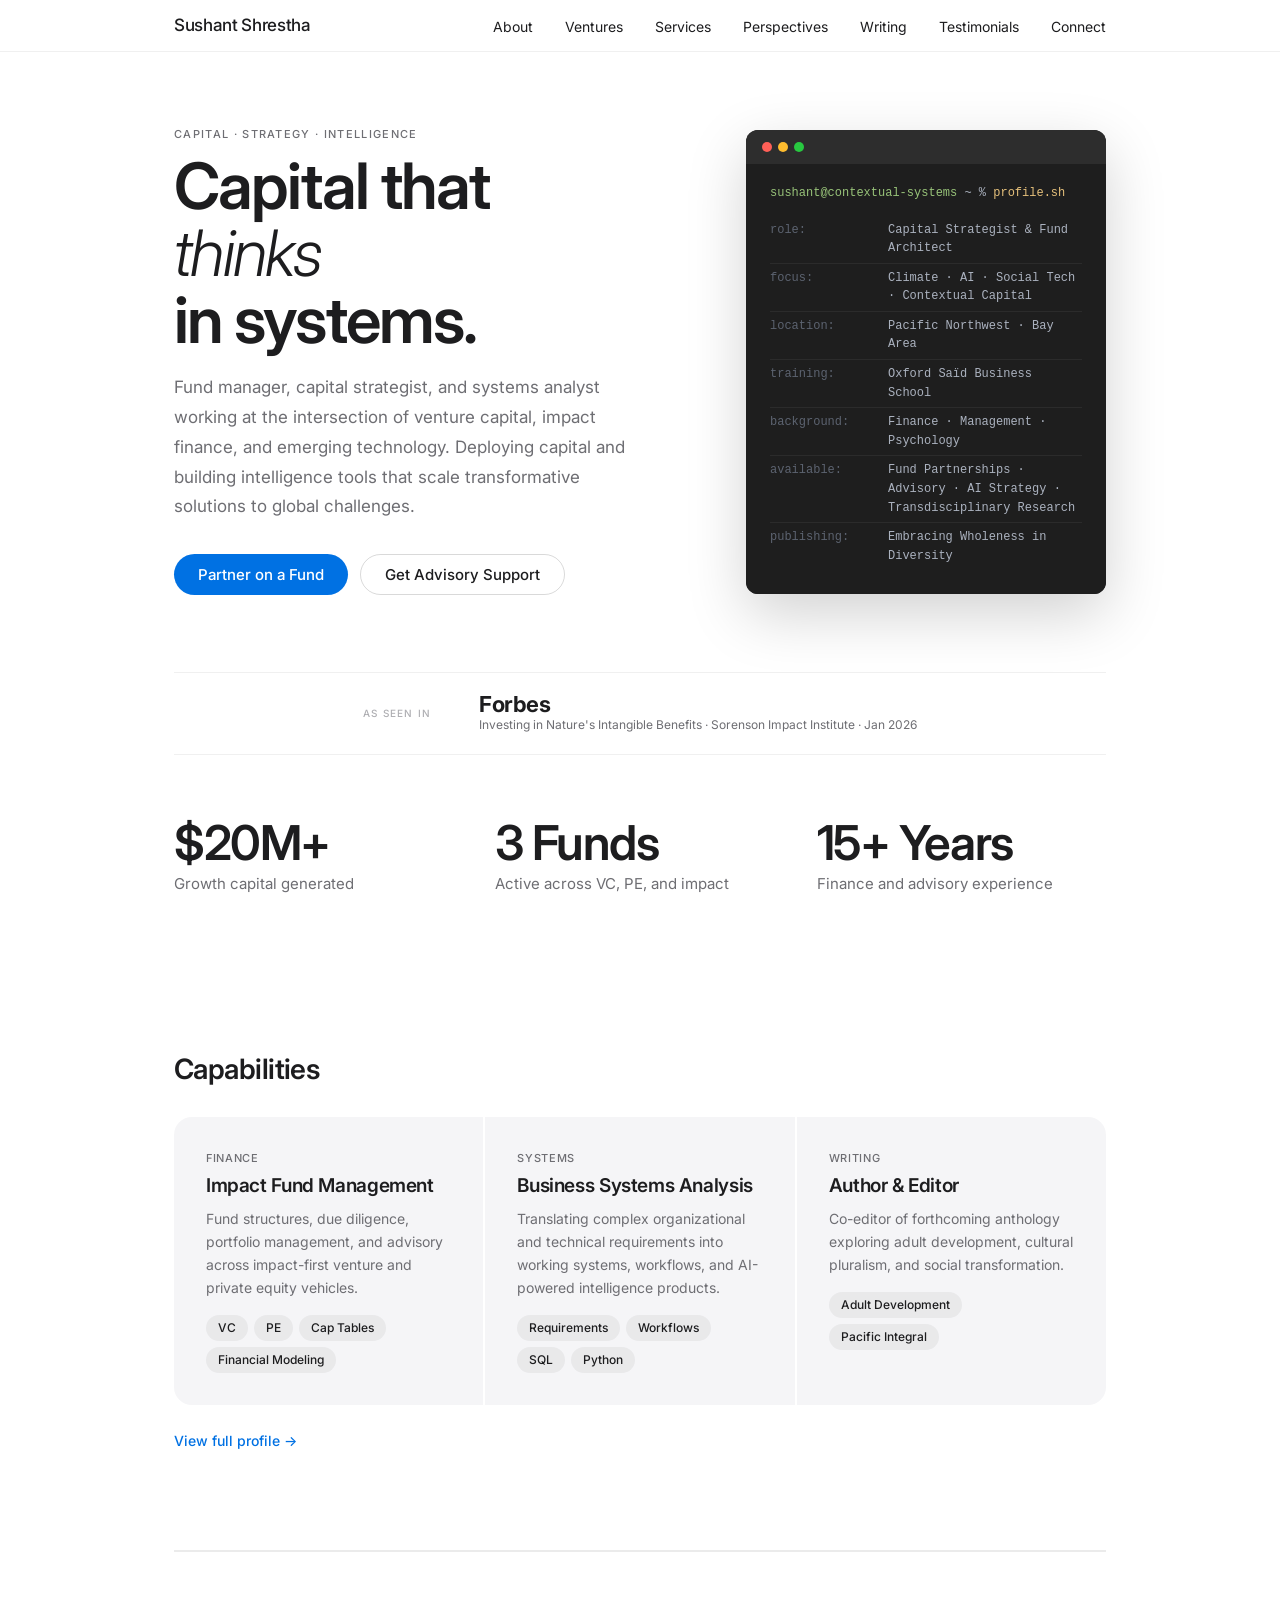
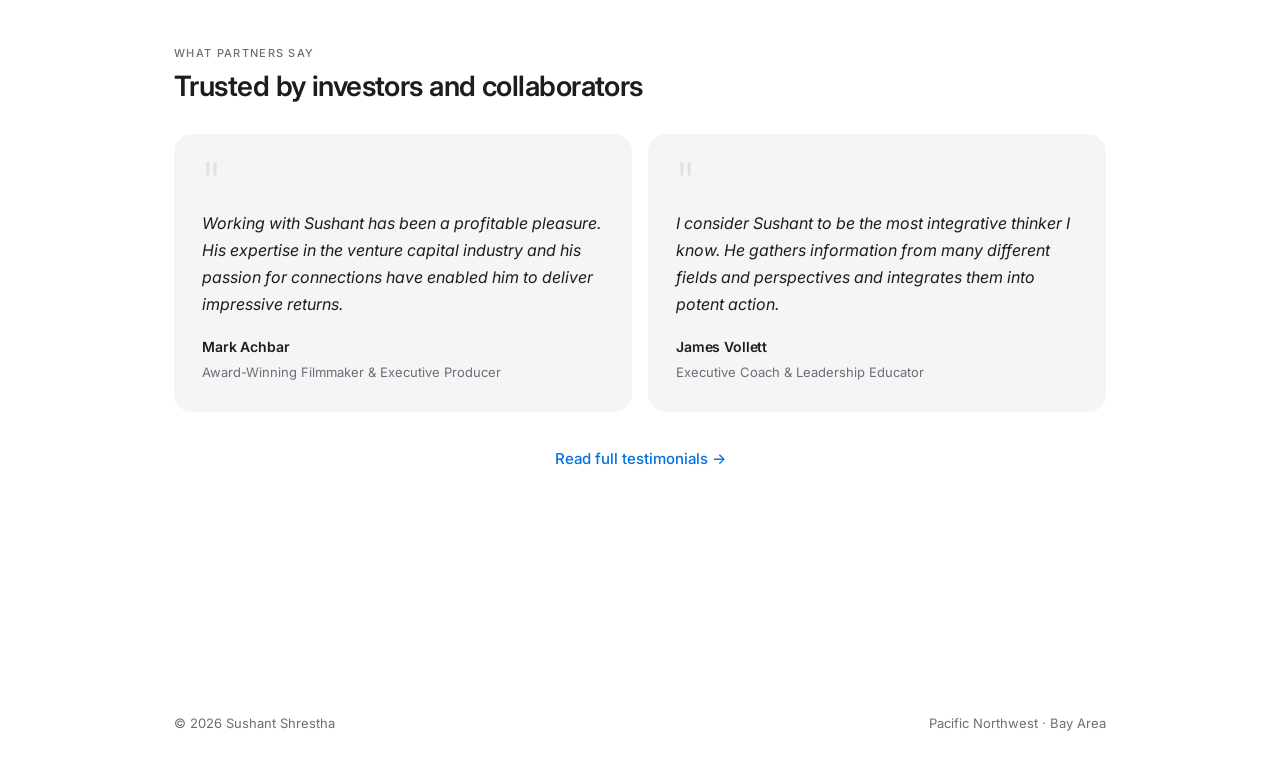
==== index.html @ db8f0209 "Initial site build - all pages complete" ====
<!DOCTYPE html>
<html lang="en">
<head>
  <meta charset="UTF-8">
  <meta name="viewport" content="width=device-width, initial-scale=1.0">
  <meta name="description" content="Sushant Shrestha — venture capital investor and fund manager scaling transformative technologies toward the UN Sustainable Development Goals.">
  <title>Sushant Shrestha | Venture Capital</title>
  <link rel="preconnect" href="https://fonts.googleapis.com">
  <link rel="preconnect" href="https://fonts.gstatic.com" crossorigin>
  <link href="https://fonts.googleapis.com/css2?family=Inter:wght@300;400;500;600&display=swap" rel="stylesheet">
  <link rel="stylesheet" href="assets/css/main.css">
</head>
<body>

  <!-- ── HEADER ── -->
  <header class="site-header">
    <nav class="site-nav" aria-label="Primary">
      <a href="index.html" class="nav-logo" aria-label="Sushant Shrestha — home">
        <span class="nav-logo-name">Sushant Shrestha</span>
        <span class="nav-logo-tag">VENTURE CAPITAL · SYSTEMS ANALYST · AUTHOR</span>
      </a>
      <button class="nav-toggle" aria-expanded="false" aria-label="Open menu" aria-controls="nav-links">
        <span></span><span></span><span></span>
      </button>
      <ul class="nav-links" id="nav-links">
        <li><a href="pages/about.html">About</a></li>
        <li><a href="pages/ventures.html">Ventures</a></li>
        <li><a href="pages/services.html">Services</a></li>
        <li><a href="pages/teaching.html">Perspectives</a></li>
        <li><a href="pages/writing.html">Writing</a></li>
        <li><a href="pages/testimonials.html">Testimonials</a></li>
        <li><a href="pages/connect.html">Connect</a></li>
      </ul>
    </nav>
  </header>

  <main>

    <!-- ── HERO ── -->
    <section aria-label="Introduction">
      <div class="hero-wrap">
        <!-- Left column -->
        <div class="hero-left">
          <span class="kicker">CAPITAL · STRATEGY · INTELLIGENCE</span>
          <h1 class="hero-headline">Capital that<br><em>thinks</em><br>in systems.</h1>
          <p class="hero-subtitle">Fund manager, capital strategist, and systems analyst working at the intersection of venture capital, impact finance, and emerging technology. Deploying capital and building intelligence tools that scale transformative solutions to global challenges.</p>
          <div class="hero-ctas">
            <a href="pages/services.html#investors" class="btn btn-primary">Partner on a Fund</a>
            <a href="pages/services.html#founders"  class="btn btn-secondary">Get Advisory Support</a>
          </div>
        </div>

        <!-- Right column — terminal card -->
        <aside class="stack-panel" id="terminal-card" aria-label="Profile snapshot">
          <div class="stack-panel-header">
            <div class="stack-dots" aria-hidden="true">
              <span class="dot dot-red"></span>
              <span class="dot dot-yellow"></span>
              <span class="dot dot-green"></span>
            </div>
            <span class="stack-panel-label"></span>
          </div>
          <div class="stack-panel-body">
            <div class="term-prompt-line" aria-hidden="true">
              <span class="term-prompt">sushant@contextual-systems</span><span class="term-sep"> ~ % </span><span class="term-cmd" id="term-cmd"></span><span class="term-cursor" id="term-cursor">|</span>
            </div>
            <div id="term-rows">
              <div class="stack-row">
                <span class="stack-key">role:</span>
                <span class="stack-val">Capital Strategist &amp; Fund Architect</span>
              </div>
              <div class="stack-row">
                <span class="stack-key">focus:</span>
                <span class="stack-val">Climate · AI · Social Tech · Contextual Capital</span>
              </div>
              <div class="stack-row">
                <span class="stack-key">location:</span>
                <span class="stack-val">Pacific Northwest · Bay Area</span>
              </div>
              <div class="stack-row">
                <span class="stack-key">training:</span>
                <span class="stack-val">Oxford Saïd Business School</span>
              </div>
              <div class="stack-row">
                <span class="stack-key">background:</span>
                <span class="stack-val">Finance · Management · Psychology</span>
              </div>
              <div class="stack-row">
                <span class="stack-key">available:</span>
                <span class="stack-val">Fund Partnerships · Advisory · AI Strategy · Transdisciplinary Research</span>
              </div>
              <div class="stack-row">
                <span class="stack-key">publishing:</span>
                <span class="stack-val">Embracing Wholeness in Diversity</span>
              </div>
            </div>
          </div>
        </aside>
      </div>
    </section>

    <!-- ── AS SEEN IN ── -->
    <div class="as-seen-in" aria-label="Press mentions">
      <span class="as-seen-in-label">AS SEEN IN</span>
      <a
        href="https://www.forbes.com/sites/sorensonimpact/2026/01/13/investing-in-natures-intangible-benefits-ecosystem-approaches-for-resilience-and-impact/"
        target="_blank"
        rel="noopener noreferrer"
        class="as-seen-in-pub"
      >
        <span class="as-seen-in-name">Forbes</span>
        <span class="as-seen-in-sub">Investing in Nature's Intangible Benefits · Sorenson Impact Institute · Jan 2026</span>
      </a>
    </div>

    <!-- ── METRICS BAR ── -->
    <section class="metrics-bar" aria-label="Key metrics">
      <div class="metrics-inner">
        <div class="metric">
          <p class="metric-value">$20M+</p>
          <p class="metric-label">Growth capital generated</p>
        </div>
        <div class="metric">
          <p class="metric-value">3 Funds</p>
          <p class="metric-label">Active across VC, PE, and impact</p>
        </div>
        <div class="metric">
          <p class="metric-value">15+ Years</p>
          <p class="metric-label">Finance and advisory experience</p>
        </div>
      </div>
    </section>

    <!-- ── CAPABILITIES PREVIEW ── -->
    <div class="section">
      <div class="section-label">
        <span class="section-num">01</span>
        <h2 class="section-title">Capabilities</h2>
      </div>
      <div class="cap-grid">
        <div class="cap-card">
          <p class="cap-card-domain">FINANCE</p>
          <h3 class="cap-card-title">Impact Fund Management</h3>
          <p class="cap-card-body">Fund structures, due diligence, portfolio management, and advisory across impact-first venture and private equity vehicles.</p>
          <div class="tags">
            <span class="tag">VC</span>
            <span class="tag">PE</span>
            <span class="tag">Cap Tables</span>
            <span class="tag">Financial Modeling</span>
          </div>
        </div>
        <div class="cap-card">
          <p class="cap-card-domain">SYSTEMS</p>
          <h3 class="cap-card-title">Business Systems Analysis</h3>
          <p class="cap-card-body">Translating complex organizational and technical requirements into working systems, workflows, and AI-powered intelligence products.</p>
          <div class="tags">
            <span class="tag">Requirements</span>
            <span class="tag">Workflows</span>
            <span class="tag">SQL</span>
            <span class="tag">Python</span>
          </div>
        </div>
        <div class="cap-card">
          <p class="cap-card-domain">WRITING</p>
          <h3 class="cap-card-title">Author &amp; Editor</h3>
          <p class="cap-card-body">Co-editor of forthcoming anthology exploring adult development, cultural pluralism, and social transformation.</p>
          <div class="tags">
            <span class="tag">Adult Development</span>
            <span class="tag">Pacific Integral</span>
          </div>
        </div>
      </div>
      <a href="pages/about.html" class="subtle-link">View full profile →</a>
    </div>

    <hr class="divider">

    <hr class="divider">

    <!-- ── TESTIMONIAL PREVIEW ── -->
    <div class="section">
      <div class="section-label">
        <span class="kicker">WHAT PARTNERS SAY</span>
        <h2 class="section-title">Trusted by investors and collaborators</h2>
      </div>
      <div class="testi-preview-grid">

        <!-- Preview 1 -->
        <div class="testi-preview-card">
          <span class="testi-preview-mark" aria-hidden="true">"</span>
          <p class="testi-pull-quote">Working with Sushant has been a profitable pleasure. His expertise in the venture capital industry and his passion for connections have enabled him to deliver impressive returns.</p>
          <p class="testi-preview-name">Mark Achbar</p>
          <p class="testi-preview-title">Award-Winning Filmmaker &amp; Executive Producer</p>
        </div>

        <!-- Preview 2 -->
        <div class="testi-preview-card">
          <span class="testi-preview-mark" aria-hidden="true">"</span>
          <p class="testi-pull-quote">I consider Sushant to be the most integrative thinker I know. He gathers information from many different fields and perspectives and integrates them into potent action.</p>
          <p class="testi-preview-name">James Vollett</p>
          <p class="testi-preview-title">Executive Coach &amp; Leadership Educator</p>
        </div>

      </div>
      <div class="testi-preview-cta">
        <a href="pages/testimonials.html">Read full testimonials →</a>
      </div>
    </div>

  </main>

  <!-- ── FOOTER ── -->
  <footer class="site-footer">
    <div class="footer-inner">
      <span>© 2026 Sushant Shrestha</span>
      <span>Pacific Northwest · Bay Area</span>
    </div>
  </footer>

  <script src="assets/js/main.js"></script>

  <!-- Terminal card typing animation -->
  <script>
  (function () {
    'use strict';

    var COMMAND    = 'profile.sh';
    var TYPE_SPEED = 80;    // ms per character
    var POST_DELAY = 400;   // pause after typing before rows appear
    var ROW_STAGGER = 60;   // ms between each row fading in

    var card    = document.getElementById('terminal-card');
    var cmdEl   = document.getElementById('term-cmd');
    var cursor  = document.getElementById('term-cursor');
    var rowsWrap = document.getElementById('term-rows');

    if (!card || !cmdEl || !cursor || !rowsWrap) return;

    var rows    = rowsWrap.querySelectorAll('.stack-row');
    var started = false;

    /* ── Typing sequence ── */
    function startTyping() {
      if (started) return;
      started = true;

      var i = 0;

      function typeNext() {
        if (i < COMMAND.length) {
          cmdEl.textContent += COMMAND[i];
          i++;
          setTimeout(typeNext, TYPE_SPEED);
        } else {
          /* Typing done: kill cursor, then reveal rows */
          setTimeout(function () {
            cursor.classList.add('is-done');
            revealRows();
          }, POST_DELAY);
        }
      }

      typeNext();
    }

    /* ── Staggered row reveal ── */
    function revealRows() {
      rows.forEach(function (row, idx) {
        setTimeout(function () {
          row.classList.add('term-revealed');
        }, idx * ROW_STAGGER);
      });
    }

    /* ── IntersectionObserver trigger ── */
    if ('IntersectionObserver' in window) {
      var observer = new IntersectionObserver(function (entries) {
        entries.forEach(function (entry) {
          if (entry.isIntersecting) {
            startTyping();
            observer.disconnect();
          }
        });
      }, { threshold: 0.3 });
      observer.observe(card);
    } else {
      /* Fallback for old browsers */
      startTyping();
    }
  })();
  </script>
</body>
</html>
---- assets/css/main.css ----
/* ============================================================
   MAIN.CSS — Sushant Shrestha
   Inter + SF Mono stack · Apple-style minimalism
   ============================================================ */

/* === DESIGN TOKENS === */
:root {
  --bg:        #ffffff;
  --surface:   #f5f5f7;
  --border-col: rgba(0, 0, 0, 0.08);
  --text-1:    #1d1d1f;
  --text-2:    #6e6e73;
  --text-3:    #aeaeb2;
  --accent:    #0071e3;
  --green:     #34c759;
  --green-text: #1a7a37;
  --green-bg:  #e8f9ee;
  --amber-text: #a05c00;
  --amber-bg:  #fff3e0;
  --blue-text: #185fa5;
  --blue-bg:   #e6f1fb;

  --font-sans: 'Inter', system-ui, -apple-system, BlinkMacSystemFont, 'Segoe UI', sans-serif;
  --font-mono: 'SF Mono', 'Fira Code', 'Fira Mono', 'Roboto Mono', monospace;

  --border:      1px solid rgba(0, 0, 0, 0.08);
  --radius-pill: 980px;
  --radius-card: 18px;

  --max-w:      980px;
  --pad-x:      24px;
  --section-v:  96px;
  --header-h:   52px;
}

/* === RESET === */
*, *::before, *::after { box-sizing: border-box; }

html {
  font-size: 16px !important;
  overflow-y: scroll;
  scroll-behavior: auto;
  -webkit-text-size-adjust: 100%;
}

body {
  margin: 0;
  padding: 0;
  background: var(--bg);
  color: var(--text-1);
  font-family: 'Inter', sans-serif;
  font-size: 16px !important;
  font-weight: 400;
  line-height: 1.75;
  -webkit-font-smoothing: antialiased;
  -moz-osx-font-smoothing: grayscale;
  display: flex;
  flex-direction: column;
  min-height: 100vh;
  overflow-y: scroll;
}

body.nav-open { overflow: hidden; }

a {
  color: var(--accent);
  text-decoration: none;
  transition: opacity 0.15s ease;
}
a:hover { opacity: 0.75; }
a:focus-visible { outline: 2px solid var(--accent); outline-offset: 3px; }

h1, h2, h3, h4, h5, h6 {
  font-family: var(--font-sans);
  font-weight: 600;
  margin: 0;
  color: var(--text-1);
  letter-spacing: -0.02em;
  line-height: 1.1;
}

p { margin: 0; }
ul, ol { margin: 0; padding: 0; list-style: none; }
button { cursor: pointer; background: none; border: none; padding: 0; font: inherit; }
img { max-width: 100%; height: auto; display: block; }
/* === LAYOUT — single source of truth for content width === */
.page-wrapper,
main,
.content,
.site-content,
.container {
  max-width: 980px;
  margin: 0 auto;
  padding: 0 24px 96px;
  box-sizing: border-box;
  width: 100%;
}

/* main overrides: flex growth + fixed-nav offset */
main {
  flex: 1;
  padding-top: 52px !important;
}

/* sections inherit main's horizontal padding — no extra indent */
.section {
  padding: var(--section-v) 0;
  max-width: var(--max-w);
  margin: 0 auto;
}

hr.divider {
  border: none;
  border-top: var(--border);
  margin: 0;
}

/* === TYPOGRAPHY UTILITIES === */
.kicker {
  font-family: 'Inter', sans-serif !important;
  font-size: 11px !important;
  font-weight: 500 !important;
  letter-spacing: 0.12em !important;
  text-transform: uppercase !important;
  color: #6e6e73 !important;
  line-height: 1 !important;
  display: block !important;
  margin-bottom: 12px !important;
}

/* Section numbers removed from visual design */
.section-num { display: none; }

.section-label {
  margin-bottom: 2rem;
}

.section-title {
  font-family: var(--font-sans);
  font-size: 28px;
  font-weight: 600;
  letter-spacing: -0.02em;
  color: var(--text-1);
  margin: 0;
}

/* === HEADER / NAV === */
.site-header {
  position: fixed !important;
  top: 0;
  left: 0;
  right: 0;
  width: 100%;
  z-index: 1000;
  height: var(--header-h);
  background: rgba(255, 255, 255, 0.92);
  backdrop-filter: blur(20px);
  -webkit-backdrop-filter: blur(20px);
  border-bottom: 1px solid rgba(0, 0, 0, 0.06);
}

.site-nav {
  max-width: var(--max-w);
  margin: 0 auto;
  padding: 0 var(--pad-x);
  height: 100%;
  display: flex;
  align-items: center;
  justify-content: space-between;
  gap: 2rem;
}

.nav-logo {
  display: block;
  text-decoration: none;
  flex-shrink: 0;
  color: inherit;
}
.nav-logo:hover { opacity: 1; }

.nav-logo-name {
  font-family: var(--font-sans);
  font-size: 17px;
  font-weight: 500;
  color: var(--text-1);
  line-height: 1;
  letter-spacing: -0.02em;
  transition: color 0.15s;
}
.nav-logo:hover .nav-logo-name { color: var(--accent); }

/* Tagline hidden in this design */
.nav-logo-tag { display: none; }

/* Mobile toggle — hidden on desktop */
.nav-toggle {
  display: none;
  flex-direction: column;
  align-items: center;
  justify-content: center;
  gap: 5px;
  width: 2.25rem;
  height: 2.25rem;
  background: transparent;
  border: none;
  flex-shrink: 0;
}

.nav-toggle span {
  display: block;
  width: 18px;
  height: 1.5px;
  background: var(--text-1);
  border-radius: 2px;
  transition: transform 0.22s ease, opacity 0.22s ease;
}
.nav-toggle[aria-expanded="true"] span:nth-child(1) { transform: translateY(6.5px) rotate(45deg); }
.nav-toggle[aria-expanded="true"] span:nth-child(2) { opacity: 0; }
.nav-toggle[aria-expanded="true"] span:nth-child(3) { transform: translateY(-6.5px) rotate(-45deg); }

.nav-links {
  display: flex;
  align-items: center;
  gap: clamp(1.25rem, 2.5vw, 2rem);
}

.nav-links a {
  font-family: var(--font-sans);
  font-size: 14px;
  font-weight: 400;
  color: var(--text-1);
  text-decoration: none;
  letter-spacing: 0;
  transition: color 0.15s;
}
.nav-links a:hover,
.nav-links a.active { color: var(--accent); opacity: 1; }

/* Nav protection — prevent any page-level font-size from cascading in */
nav, nav * { font-size: inherit; }

nav .logo,
nav .site-name,
nav .nav-logo,
.nav-logo-name {
  font-family: 'Inter', sans-serif !important;
  font-size: 17px !important;
  font-weight: 500 !important;
  color: #1d1d1f !important;
}

nav a,
.nav-links a {
  font-family: 'Inter', sans-serif !important;
  font-size: 14px !important;
  font-weight: 400 !important;
  color: #1d1d1f !important;
  text-decoration: none !important;
}

/* === FOOTER === */
.site-footer {
  padding: 48px 0;
  margin-top: auto;
  border-top: none;
}

.footer-inner {
  max-width: var(--max-w);
  margin: 0 auto;
  padding: 0 var(--pad-x);
  display: flex;
  justify-content: space-between;
  align-items: center;
  flex-wrap: wrap;
  gap: 0.5rem;
  font-family: var(--font-sans);
  font-size: 13px;
  color: var(--text-2);
}

/* === BUTTONS === */
.btn {
  display: inline-flex;
  align-items: center;
  justify-content: center;
  padding: 12px 24px;
  font-family: var(--font-sans);
  font-size: 15px;
  font-weight: 500;
  letter-spacing: 0;
  border-radius: var(--radius-pill);
  line-height: 1;
  transition: opacity 0.15s, background 0.15s;
  text-decoration: none;
  cursor: pointer;
}

.btn-primary {
  background: var(--accent);
  color: #ffffff;
  border: none;
}
.btn-primary:hover { opacity: 0.88; }

.btn-secondary {
  background: transparent;
  color: var(--text-1);
  border: 1px solid rgba(0, 0, 0, 0.15);
}
.btn-secondary:hover { border-color: rgba(0, 0, 0, 0.3); opacity: 1; }

/* === TAGS === */
.tags {
  display: flex;
  flex-wrap: wrap;
  gap: 6px;
  margin-top: 1rem;
}

.tag {
  font-family: var(--font-sans);
  font-size: 12px;
  font-weight: 500;
  color: var(--text-1);
  background: rgba(0, 0, 0, 0.05);
  border: none;
  border-radius: var(--radius-pill);
  padding: 4px 12px;
  line-height: 1.5;
}

/* === BADGES === */
.badge {
  display: inline-flex;
  align-items: center;
  font-family: var(--font-sans);
  font-size: 11px;
  font-weight: 600;
  letter-spacing: 0;
  text-transform: none;
  border-radius: var(--radius-pill);
  padding: 3px 10px;
  white-space: nowrap;
}

/* No dot in Apple-style badges */
.badge::before { display: none; }

.badge-active {
  color: var(--green-text);
  background: var(--green-bg);
  border: none;
}

.badge-building {
  color: var(--amber-text);
  background: var(--amber-bg);
  border: none;
}

.badge-soon {
  color: var(--text-2);
  background: var(--surface);
  border: none;
}

.badge-delivering {
  color: var(--blue-text);
  background: var(--blue-bg);
  border: none;
}

/* === STACK PANEL — clean card (no terminal aesthetic) === */
/* === STACK PANEL — Terminal window === */
.stack-panel {
  background: #1e1e1e;
  border-radius: 12px;
  overflow: hidden;
  box-shadow: 0 20px 60px rgba(0, 0, 0, 0.18);
  font-family: var(--font-mono);
  border: none;
  min-width: 360px;
  max-width: 400px;
}

.stack-panel-header {
  background: #2d2d2d;
  padding: 12px 16px;
  display: flex;
  align-items: center;
  gap: 8px;
  border-bottom: none;
}

.stack-dots {
  display: flex;
  gap: 6px;
  flex-shrink: 0;
}

/* Terminal traffic-light dots */
.stack-panel .dot { width: 10px; height: 10px; border-radius: 50%; }
.stack-panel .dot-red    { background: #ff5f57; }
.stack-panel .dot-yellow { background: #febc2e; }
.stack-panel .dot-green  { background: #28c840; }

.stack-panel-label {
  font-family: var(--font-sans);
  font-size: 12px;
  font-weight: 400;
  color: #808080;
  flex: 1;
  text-align: center;
  letter-spacing: 0;
}

.stack-panel-body {
  padding: 20px 24px 24px;
  background: #1e1e1e;
}

/* Prompt line */
.term-prompt-line {
  font-family: var(--font-mono);
  font-size: 12px;
  line-height: 1.5;
  margin-bottom: 14px;
  display: flex;
  align-items: baseline;
  flex-wrap: nowrap;
}

.term-prompt { color: #98c379; }
.term-sep    { color: #abb2bf; white-space: pre; }
.term-cmd    { color: #e5c07b; }

/* Blinking cursor */
.term-cursor {
  display: inline-block;
  color: #e5c07b;
  animation: term-blink 0.6s step-end infinite;
  line-height: 1;
}
.term-cursor.is-done { display: none; }

@keyframes term-blink {
  0%, 100% { opacity: 1; }
  50%       { opacity: 0; }
}

/* Profile rows */
.stack-row {
  display: grid;
  grid-template-columns: 110px 1fr;
  gap: 0.5rem;
  padding: 5px 0;
  font-size: 12px;
  line-height: 1.55;
  border-bottom: 1px solid rgba(255, 255, 255, 0.06);
  opacity: 0;
  transform: translateY(4px);
  transition: opacity 0.3s ease, transform 0.3s ease;
}
.stack-row:last-child { border-bottom: none; }
.stack-row.term-revealed { opacity: 1; transform: translateY(0); }

.stack-key { color: #5c6370; }
.stack-val { color: #abb2bf; }

/* === METRICS BAR === */
.metrics-bar {
  border-top: none;
  border-bottom: none;
}

.metrics-inner {
  max-width: var(--max-w);
  margin: 0 auto;
  padding: 64px 0;
  display: grid;
  grid-template-columns: repeat(3, 1fr);
  gap: 2rem;
}

/* Remove inter-column borders */
.metric { padding: 0; }
.metric:not(:last-child) { border-right: none; }

.metric-value {
  font-family: var(--font-sans);
  font-size: clamp(28px, 4vw, 48px);
  font-weight: 600;
  letter-spacing: -0.03em;
  color: var(--text-1);
  margin-bottom: 0.375rem;
  line-height: 1;
}

.metric-label {
  font-family: var(--font-sans);
  font-size: 15px;
  font-weight: 400;
  letter-spacing: 0;
  color: var(--text-2);
  line-height: 1.4;
}

/* === CAP GRID — Apple connected-card style === */
.cap-grid {
  display: grid;
  grid-template-columns: repeat(3, 1fr);
  gap: 2px;
}

.cap-card {
  background: var(--surface);
  border: none;
  border-radius: 0;
  padding: 32px;
}
.cap-grid .cap-card:first-child { border-radius: var(--radius-card) 0 0 var(--radius-card); }
.cap-grid .cap-card:last-child  { border-radius: 0 var(--radius-card) var(--radius-card) 0; }

.cap-card-domain {
  font-family: var(--font-sans);
  font-size: 11px;
  font-weight: 500;
  letter-spacing: 0.06em;
  text-transform: uppercase;
  color: var(--text-2);
  margin-bottom: 0.5rem;
}

.cap-card-title {
  font-family: var(--font-sans);
  font-size: 19px;
  font-weight: 600;
  letter-spacing: -0.02em;
  color: var(--text-1);
  margin-bottom: 0.625rem;
}

.cap-card-body {
  font-size: 14px;
  font-weight: 400;
  color: var(--text-2);
  line-height: 1.65;
  margin-bottom: 0.625rem;
}

/* === BOOK CALLOUT === */
.section--compact {
  padding-top: calc(var(--section-v) / 2);
  padding-bottom: calc(var(--section-v) / 2);
}

.book-callout {
  background: var(--surface);
  border: none;
  border-left: 3px solid var(--accent);
  border-radius: 0 var(--radius-card) var(--radius-card) 0;
  padding: 1.5rem 1.5rem 1.5rem 1.75rem;
  max-width: 640px;
  margin: 0 auto;
}

.book-title {
  font-family: var(--font-sans);
  font-size: 20px;
  font-weight: 600;
  letter-spacing: -0.02em;
  color: var(--text-1);
  margin: 0.4rem 0 0.2rem;
  line-height: 1.2;
}

.book-subtitle {
  font-family: var(--font-sans);
  font-size: 13px;
  font-weight: 400;
  letter-spacing: 0;
  color: var(--text-2);
  margin-bottom: 0.75rem;
}

.book-body {
  font-size: 14px;
  color: #6e6e73;
  line-height: 1.7;
  font-weight: 400;
  margin-bottom: 1rem;
  max-width: 580px;
}

.book-callout .subtle-link {
  font-size: 13px;
  padding: 8px 0;
}

/* === HERO — homepage === */
.hero-wrap {
  max-width: var(--max-w);
  margin: 0 auto;
  padding: clamp(3rem, 6vw, 6rem) 0;
  display: grid;
  grid-template-columns: 5fr 3fr;
  gap: 3rem;
  align-items: center;
}

.hero-headline {
  font-family: var(--font-sans);
  font-size: clamp(40px, 6vw, 64px);
  font-weight: 600;
  letter-spacing: -0.03em;
  line-height: 1.05;
  color: var(--text-1);
  margin: 0.75rem 0 1.25rem;
}
.hero-headline em {
  font-style: italic;
  font-weight: 300;
}

.hero-subtitle {
  font-size: 17px;
  color: var(--text-2);
  font-weight: 400;
  line-height: 1.75;
  max-width: 480px;
  margin-bottom: 2rem;
}

.hero-ctas { display: flex; gap: 0.75rem; flex-wrap: wrap; }

/* === PAGE HERO — inner pages === */
.page-hero {
  padding: clamp(3rem, 5vw, 5rem) 0 clamp(2rem, 3vw, 3rem);
  border-bottom: none;
}

.page-hero-inner {
  max-width: var(--max-w);
  margin: 0 auto;
}

.page-hero-name {
  font-family: var(--font-sans);
  font-size: clamp(36px, 5vw, 52px);
  font-weight: 600;
  letter-spacing: -0.03em;
  color: var(--text-1);
  margin-bottom: 0.5rem;
}

.page-hero-role {
  font-family: var(--font-sans);
  font-size: 13px;
  font-weight: 500;
  letter-spacing: 0.06em;
  text-transform: uppercase;
  color: var(--text-2);
  margin-bottom: 0.5rem;
}

.page-hero-title {
  font-family: var(--font-sans);
  font-size: clamp(36px, 5vw, 52px);
  font-weight: 600;
  letter-spacing: -0.03em;
  color: var(--text-1);
  margin: 0.5rem 0;
}

.page-intro {
  max-width: 600px;
  color: var(--text-2);
  font-size: 17px;
  font-weight: 400;
  line-height: 1.75;
  margin-top: 0.75rem;
}

/* === TWO-COL LAYOUT === */
.two-col {
  display: grid;
  grid-template-columns: 1fr 280px;
  gap: 4rem;
  align-items: start;
}

/* === META SIDEBAR === */
.meta-sidebar {
  font-family: var(--font-mono);
  font-size: 11px;
  line-height: 1.6;
  position: sticky;
  top: calc(var(--header-h) + 2rem);
  background: var(--surface);
  border-radius: var(--radius-card);
  padding: 1.5rem;
}

.meta-row {
  display: grid;
  grid-template-columns: 80px 1fr;
  gap: 0.5rem;
  padding: 0.5rem 0;
  border-bottom: 1px solid rgba(0, 0, 0, 0.05);
}
.meta-row:last-child { border-bottom: none; }

.meta-key { color: var(--text-3); }
.meta-val { color: var(--text-1); }

/* === DATA TABLE === */
.data-table {
  width: 100%;
  border-collapse: collapse;
}

.data-table thead tr { border-bottom: var(--border); }

.data-table th {
  font-family: var(--font-sans);
  font-size: 11px;
  font-weight: 500;
  letter-spacing: 0.06em;
  text-transform: uppercase;
  color: var(--text-2);
  text-align: left;
  padding: 0 1.5rem 0.875rem 0;
}

.data-table td {
  padding: 1.125rem 1.5rem 1.125rem 0;
  border-bottom: 1px solid rgba(0, 0, 0, 0.06);
  vertical-align: top;
  font-family: var(--font-sans);
  font-weight: 400;
  font-size: 15px;
  color: var(--text-2);
}
.data-table tr:last-child td { border-bottom: none; }

.data-table td.td-strong {
  color: var(--text-1);
  font-weight: 500;
}

.data-table td .td-sub {
  display: block;
  font-family: var(--font-mono);
  font-size: 11px;
  color: var(--text-3);
  margin-top: 2px;
}

/* === TECH GRID — Apple 4-col connected === */
.tech-grid {
  display: grid;
  grid-template-columns: repeat(4, 1fr);
  gap: 2px;
}

.tech-card {
  background: var(--surface);
  border: none;
  border-radius: 0;
  padding: 24px;
}
.tech-grid .tech-card:first-child { border-radius: var(--radius-card) 0 0 var(--radius-card); }
.tech-grid .tech-card:last-child  { border-radius: 0 var(--radius-card) var(--radius-card) 0; }

.tech-card-label {
  font-family: var(--font-sans);
  font-size: 11px;
  font-weight: 500;
  letter-spacing: 0.06em;
  text-transform: uppercase;
  color: var(--text-2);
  margin-bottom: 0.75rem;
  padding-bottom: 0.5rem;
  border-bottom: 1px solid rgba(0, 0, 0, 0.06);
}

.tech-primary {
  font-family: var(--font-sans);
  font-size: 13px;
  font-weight: 600;
  letter-spacing: -0.01em;
  color: var(--text-1);
  margin-bottom: 0.375rem;
  line-height: 1.6;
}

.tech-secondary {
  font-family: var(--font-mono);
  font-size: 11px;
  color: var(--text-2);
  line-height: 1.6;
}

/* === SERVICE CARDS — stacked, each fully rounded === */
.service-card {
  background: var(--surface);
  border: none;
  border-radius: var(--radius-card);
  padding: 32px;
}
.service-card + .service-card { margin-top: 2px; }

.service-audience {
  font-family: var(--font-sans);
  font-size: 11px;
  font-weight: 500;
  letter-spacing: 0.06em;
  text-transform: uppercase;
  color: var(--text-2);
  margin-bottom: 0.375rem;
}

.service-title {
  font-family: var(--font-sans);
  font-size: clamp(20px, 2.5vw, 24px);
  font-weight: 600;
  letter-spacing: -0.02em;
  color: var(--text-1);
  margin-bottom: 1rem;
}

.service-body {
  font-size: 15px;
  color: var(--text-2);
  font-weight: 400;
  line-height: 1.75;
  max-width: 640px;
  margin-bottom: 1.125rem;
}

/* === INTELLIGENCE CARDS — Apple connected 3-col === */
.intel-grid {
  display: grid;
  grid-template-columns: repeat(3, 1fr);
  gap: 2px;
}

.intel-card {
  background: var(--surface);
  border: none;
  border-radius: 0;
  padding: 32px;
  display: flex;
  flex-direction: column;
  gap: 0.75rem;
}
.intel-grid .intel-card:first-child { border-radius: var(--radius-card) 0 0 var(--radius-card); }
.intel-grid .intel-card:last-child  { border-radius: 0 var(--radius-card) var(--radius-card) 0; }

.intel-card-title {
  font-family: var(--font-sans);
  font-size: 18px;
  font-weight: 600;
  letter-spacing: -0.02em;
  color: var(--text-1);
}

.intel-card-body {
  font-size: 14px;
  color: var(--text-2);
  font-weight: 400;
  line-height: 1.65;
  flex: 1;
}

.intel-note {
  font-size: 14px;
  font-style: italic;
  color: var(--text-3);
  line-height: 1.75;
  margin-top: 2rem;
}

/* === CONNECT — external link list === */
.ext-links { display: flex; flex-direction: column; }

.ext-link-item {
  display: flex;
  align-items: center;
  justify-content: space-between;
  padding: 1.125rem 0;
  border-bottom: 1px solid rgba(0, 0, 0, 0.06);
  text-decoration: none;
  color: inherit;
}
.ext-link-item:first-child { border-top: 1px solid rgba(0, 0, 0, 0.06); }
.ext-link-item:hover { opacity: 1; }

.ext-link-left { display: flex; flex-direction: column; gap: 3px; }

.ext-link-name {
  font-family: var(--font-sans);
  font-size: 15px;
  font-weight: 500;
  color: var(--text-1);
  transition: color 0.15s;
}

.ext-link-url {
  font-family: var(--font-mono);
  font-size: 11px;
  color: var(--text-3);
  transition: color 0.15s;
}

.ext-link-arrow {
  font-size: 14px;
  color: var(--text-3);
  margin-left: 1rem;
  transition: transform 0.2s, color 0.15s;
}

.ext-link-item:hover .ext-link-name,
.ext-link-item:hover .ext-link-arrow { color: var(--accent); }
.ext-link-item:hover .ext-link-url   { color: var(--text-2); }
.ext-link-item:hover .ext-link-arrow { transform: translateX(4px); }

/* === PHILOSOPHY BLOCK === */
.philosophy-block {
  background: var(--surface);
  border: none;
  border-left: 3px solid var(--accent);
  border-radius: 0 var(--radius-card) var(--radius-card) 0;
  padding: 2.25rem 2.25rem 2.25rem 2.5rem;
  max-width: 720px;
}

.philosophy-text {
  font-family: var(--font-sans);
  font-size: 18px;
  font-weight: 300;
  font-style: italic;
  line-height: 1.72;
  color: var(--text-1);
  margin: 0;
  letter-spacing: -0.01em;
}

/* === SUBTLE LINK === */
.subtle-link {
  font-family: var(--font-sans);
  font-size: 14px;
  font-weight: 500;
  letter-spacing: 0;
  color: var(--accent);
  display: inline-flex;
  align-items: center;
  gap: 0.3rem;
  margin-top: 1.5rem;
}
.subtle-link:hover { opacity: 0.75; }

/* === PROSE === */
.prose {
  font-size: 17px;
  font-weight: 400;
  line-height: 1.75;
  color: var(--text-1);
}
.prose p + p { margin-top: 1.125rem; }

/* === CONNECT PAGE === */
.connect-heading {
  font-family: var(--font-sans);
  font-size: clamp(32px, 5vw, 48px);
  font-weight: 600;
  letter-spacing: -0.03em;
  color: var(--text-1);
  margin-bottom: 1rem;
  line-height: 1.1;
}

.connect-sub {
  font-size: 17px;
  color: var(--text-2);
  font-weight: 400;
  line-height: 1.75;
  max-width: 560px;
  margin-bottom: 2.5rem;
}

.contact-note {
  margin-top: 2rem;
  padding: 1.5rem 2rem;
  background: var(--surface);
  border: none;
  border-radius: var(--radius-card);
  font-size: 14px;
  color: var(--text-2);
  font-weight: 400;
  line-height: 1.75;
  max-width: 560px;
}

/* ============================================================
   RESPONSIVE
   ============================================================ */

/* Tablet — 2-col for 3/4-col grids */
@media (max-width: 900px) {
  .hero-wrap { grid-template-columns: 1fr; gap: 2.5rem; }
  .two-col   { grid-template-columns: 1fr; }
  .meta-sidebar { position: static; }
  .stack-panel { min-width: 0; width: 100%; }

  .cap-grid   { grid-template-columns: repeat(2, 1fr); }
  .tech-grid  { grid-template-columns: repeat(2, 1fr); }
  .intel-grid { grid-template-columns: repeat(2, 1fr); }

  /* Re-round corners for 2-col layout */
  .cap-grid .cap-card,
  .intel-grid .intel-card { border-radius: 0; }

  .cap-grid .cap-card:first-child,
  .intel-grid .intel-card:first-child {
    border-radius: var(--radius-card) 0 0 0;
  }
  .cap-grid .cap-card:nth-child(2),
  .intel-grid .intel-card:nth-child(2) {
    border-radius: 0 var(--radius-card) 0 0;
  }
  .cap-grid .cap-card:last-child,
  .intel-grid .intel-card:last-child {
    border-radius: 0 0 0 var(--radius-card);
  }

  .tech-grid .tech-card { border-radius: 0; }
  .tech-grid .tech-card:first-child { border-radius: var(--radius-card) 0 0 0; }
  .tech-grid .tech-card:nth-child(2){ border-radius: 0 var(--radius-card) 0 0; }
  .tech-grid .tech-card:nth-child(3){ border-radius: 0 0 0 var(--radius-card); }
  .tech-grid .tech-card:last-child  { border-radius: 0 0 var(--radius-card) 0; }
}

/* Mobile */
@media (max-width: 768px) {
  :root { --section-v: 64px; }

  /* Mobile nav */
  .nav-toggle { display: flex; }

  .nav-links {
    position: fixed;
    inset: 0;
    top: var(--header-h);
    flex-direction: column;
    justify-content: flex-start;
    align-items: flex-start;
    gap: 1.5rem;
    padding: 2rem var(--pad-x);
    background: rgba(255, 255, 255, 0.96);
    backdrop-filter: blur(20px);
    -webkit-backdrop-filter: blur(20px);
    border-top: var(--border);
    transform: translateX(100%);
    opacity: 0;
    visibility: hidden;
    transition: transform 0.25s ease, opacity 0.25s ease, visibility 0.25s ease;
    z-index: 99;
  }

  .nav-links.is-open {
    transform: translateX(0);
    opacity: 1;
    visibility: visible;
  }

  .nav-links a { font-size: 17px; font-weight: 500; }

  /* Single-column grids */
  .cap-grid   { grid-template-columns: 1fr; }
  .tech-grid  { grid-template-columns: 1fr; }
  .intel-grid { grid-template-columns: 1fr; }

  /* Restore full card radius in single-column */
  .cap-grid .cap-card,
  .intel-grid .intel-card,
  .tech-grid .tech-card { border-radius: var(--radius-card) !important; }

  /* Metrics — 2-col */
  .metrics-inner { grid-template-columns: repeat(2, 1fr); gap: 2rem; }

  .footer-inner { flex-direction: column; align-items: flex-start; gap: 0.25rem; }
}

/* Small mobile */
@media (max-width: 500px) {
  .metrics-inner { grid-template-columns: 1fr; gap: 2rem; }
  main, .page-wrapper, .content, .site-content, .container {
    padding-left: 16px;
    padding-right: 16px;
  }
}

/* ============================================================
   TESTIMONIALS
   ============================================================ */

/* Full testimonial card */
.testi-stack {
  display: flex;
  flex-direction: column;
  gap: 24px;
}

.testi-card {
  background: var(--surface);
  border-radius: var(--radius-card);
  padding: 40px;
}

.testi-category {
  font-family: var(--font-sans);
  font-size: 11px;
  font-weight: 500;
  color: var(--text-2);
  background: rgba(0, 0, 0, 0.05);
  border-radius: var(--radius-pill);
  padding: 3px 12px;
  display: inline-block;
  margin-bottom: 1.5rem;
  letter-spacing: 0.04em;
}

.testi-quote-mark {
  display: block;
  font-family: var(--font-sans);
  font-size: 80px;
  font-weight: 300;
  color: rgba(0, 0, 0, 0.08);
  line-height: 0.75;
  margin-bottom: 0.5rem;
  user-select: none;
}

.testi-quote {
  font-family: var(--font-sans);
  font-size: 18px;
  font-weight: 400;
  font-style: italic;
  line-height: 1.75;
  color: var(--text-1);
  margin: 0;
}

.testi-divider {
  border: none;
  border-top: 1px solid rgba(0, 0, 0, 0.08);
  margin: 28px 0;
}

.testi-attribution {
  display: flex;
  align-items: flex-start;
  justify-content: space-between;
  flex-wrap: wrap;
  gap: 1rem;
  margin-bottom: 1.25rem;
}

.testi-attr-left {
  display: flex;
  align-items: center;
  gap: 0.875rem;
}

.testi-avatar {
  width: 48px;
  height: 48px;
  border-radius: 50%;
  background: #e8e8ed;
  font-family: var(--font-sans);
  font-size: 15px;
  font-weight: 600;
  color: var(--text-1);
  display: flex;
  align-items: center;
  justify-content: center;
  flex-shrink: 0;
  letter-spacing: -0.01em;
}

.testi-person-name {
  font-family: var(--font-sans);
  font-size: 16px;
  font-weight: 600;
  color: var(--text-1);
  letter-spacing: -0.01em;
  line-height: 1.3;
  margin: 0 0 2px;
}

.testi-person-title {
  font-family: var(--font-sans);
  font-size: 14px;
  font-weight: 400;
  color: var(--text-2);
  margin: 0;
  line-height: 1.4;
}

.testi-linkedin {
  font-family: var(--font-sans);
  font-size: 13px;
  font-weight: 400;
  color: var(--accent);
  white-space: nowrap;
  flex-shrink: 0;
  padding-top: 2px;
}
.testi-linkedin:hover { opacity: 0.75; }

.testi-context {
  font-family: var(--font-sans);
  font-size: 14px;
  font-weight: 400;
  font-style: italic;
  color: var(--text-2);
  line-height: 1.6;
  margin: 0;
}

.testi-more-note {
  text-align: center;
  margin-top: 48px;
  font-family: var(--font-sans);
  font-size: 14px;
  color: var(--text-3);
}
.testi-more-note a { font-size: 14px; }

/* Homepage preview — 2-col grid */
.testi-preview-grid {
  display: grid;
  grid-template-columns: repeat(2, 1fr);
  gap: 16px;
}

.testi-preview-card {
  background: var(--surface);
  border-radius: var(--radius-card);
  padding: 28px;
}

.testi-preview-mark {
  display: block;
  font-family: var(--font-sans);
  font-size: 56px;
  font-weight: 300;
  color: rgba(0, 0, 0, 0.08);
  line-height: 0.75;
  margin-bottom: 0.375rem;
  user-select: none;
}

.testi-pull-quote {
  font-family: var(--font-sans);
  font-size: 16px;
  font-weight: 400;
  font-style: italic;
  line-height: 1.7;
  color: var(--text-1);
  margin: 0 0 1rem;
}

.testi-preview-name {
  font-family: var(--font-sans);
  font-size: 14px;
  font-weight: 600;
  color: var(--text-1);
  letter-spacing: -0.01em;
  margin: 0 0 2px;
}

.testi-preview-title {
  font-family: var(--font-sans);
  font-size: 13px;
  font-weight: 400;
  color: var(--text-2);
  margin: 0;
}

.testi-preview-cta {
  text-align: center;
  margin-top: 2rem;
}

.testi-preview-cta a {
  font-family: var(--font-sans);
  font-size: 15px;
  font-weight: 500;
  color: var(--accent);
}
.testi-preview-cta a:hover { opacity: 0.75; }

/* Responsive testimonials */
@media (max-width: 768px) {
  .testi-card  { padding: 28px; }
  .testi-quote { font-size: 16px; }
  .testi-preview-grid { grid-template-columns: 1fr; }
}

/* ============================================================
   WRITING PAGE
   ============================================================ */

/* Featured book card — large, 2-col */
.featured-book {
  background: var(--surface);
  border-radius: var(--radius-card);
  padding: 48px;
  display: grid;
  grid-template-columns: 2fr 1fr;
  gap: 3rem;
  align-items: start;
}

.book-badge-row {
  display: flex;
  flex-wrap: wrap;
  gap: 6px;
  margin-bottom: 16px;
}

.book-badge {
  font-family: var(--font-sans);
  font-size: 11px;
  font-weight: 500;
  color: var(--text-2);
  background: rgba(0, 0, 0, 0.05);
  border-radius: var(--radius-pill);
  padding: 3px 12px;
  display: inline-block;
}

.book-main-title {
  font-family: var(--font-sans);
  font-size: 32px;
  font-weight: 600;
  letter-spacing: -0.02em;
  color: var(--text-1);
  margin-bottom: 8px;
  line-height: 1.15;
}

.book-main-subtitle {
  font-family: var(--font-sans);
  font-size: 20px;
  font-weight: 400;
  color: var(--text-2);
  margin-bottom: 24px;
  line-height: 1.3;
}

.book-pull-quote {
  font-family: var(--font-sans);
  font-size: 20px;
  font-weight: 400;
  font-style: italic;
  color: var(--text-1);
  line-height: 1.6;
  border-left: 3px solid var(--accent);
  padding-left: 20px;
  margin: 0 0 16px;
}

.book-description {
  font-family: var(--font-sans);
  font-size: 16px;
  font-weight: 400;
  line-height: 1.85;
  color: var(--text-1);
}
.book-description p + p { margin-top: 1rem; }

.book-ctas {
  display: flex;
  gap: 0.75rem;
  flex-wrap: wrap;
  margin-top: 32px;
}

/* Metadata card (right column) */
.book-meta-card {
  background: var(--bg);
  border: var(--border);
  border-radius: 12px;
  padding: 24px;
  margin-bottom: 1.5rem;
}

.book-meta-row {
  display: grid;
  grid-template-columns: 80px 1fr;
  gap: 0.5rem;
  padding: 0.5rem 0;
  border-bottom: 1px solid rgba(0, 0, 0, 0.05);
  font-family: var(--font-mono);
  font-size: 11px;
  line-height: 1.55;
}
.book-meta-row:last-child { border-bottom: none; }

.book-meta-key { color: var(--text-3); }
.book-meta-val { color: var(--text-1); }

/* Contributors block */
.contributors-block { }

.contributors-label {
  font-family: var(--font-sans);
  font-size: 11px;
  font-weight: 500;
  letter-spacing: 0.06em;
  text-transform: uppercase;
  color: var(--text-2);
  margin-bottom: 12px;
}

.contributors-list {
  font-family: var(--font-sans);
  font-size: 14px;
  font-weight: 400;
  color: var(--text-1);
  line-height: 2;
  list-style: none;
  margin: 0;
  padding: 0;
}

/* "Also Forthcoming" section divider */
.writing-section-label {
  display: flex;
  align-items: center;
  gap: 1.5rem;
  margin: 3rem 0 1.5rem;
}

.writing-section-label::before,
.writing-section-label::after {
  content: '';
  flex: 1;
  height: 1px;
  background: rgba(0, 0, 0, 0.08);
}

.writing-section-label span {
  font-family: var(--font-sans);
  font-size: 11px;
  font-weight: 500;
  letter-spacing: 0.06em;
  text-transform: uppercase;
  color: var(--text-3);
  white-space: nowrap;
}

/* Standard book card */
.book-card {
  background: var(--surface);
  border-radius: var(--radius-card);
  padding: 32px;
}

.book-card-title {
  font-family: var(--font-sans);
  font-size: 24px;
  font-weight: 600;
  letter-spacing: -0.02em;
  color: var(--text-1);
  margin: 0.75rem 0 1rem;
}

.book-card-body {
  font-family: var(--font-sans);
  font-size: 16px;
  font-weight: 400;
  line-height: 1.8;
  color: var(--text-1);
}

.book-card-status {
  font-family: var(--font-sans);
  font-size: 14px;
  font-weight: 400;
  color: var(--text-2);
  margin-top: 16px;
}

/* Placeholder card */
.book-placeholder {
  border: 1.5px dashed rgba(0, 0, 0, 0.12);
  border-radius: var(--radius-card);
  padding: 32px;
  background: transparent;
  text-align: center;
  margin-top: 2px;
}

.book-placeholder p {
  font-family: var(--font-sans);
  font-size: 15px;
  font-weight: 400;
  font-style: italic;
  color: var(--text-3);
  margin: 0;
}

/* Responsive writing page */
@media (max-width: 900px) {
  .featured-book {
    grid-template-columns: 1fr;
    padding: 32px;
    gap: 2rem;
  }
}

@media (max-width: 768px) {
  .featured-book { padding: 24px; }
  .book-main-title  { font-size: 26px; }
  .book-pull-quote  { font-size: 17px; }
  .book-description { font-size: 15px; }
}

/* ============================================================
   AS SEEN IN STRIP (homepage)
   ============================================================ */

.as-seen-in {
  border-top: 1px solid rgba(0, 0, 0, 0.06);
  border-bottom: 1px solid rgba(0, 0, 0, 0.06);
  padding: 20px 0;
  display: flex;
  align-items: center;
  justify-content: center;
  gap: 48px;
  max-width: 100%;
}

.as-seen-in-label {
  font-family: var(--font-sans);
  font-size: 10px;
  font-weight: 500;
  text-transform: uppercase;
  letter-spacing: 0.12em;
  color: var(--text-3);
  white-space: nowrap;
}

.as-seen-in-pub {
  text-decoration: none;
  display: flex;
  flex-direction: column;
  align-items: flex-start;
  gap: 2px;
  transition: color 0.2s ease;
}

.as-seen-in-name {
  font-family: var(--font-sans);
  font-size: 22px;
  font-weight: 700;
  letter-spacing: -0.02em;
  color: var(--text-1);
  line-height: 1;
  transition: color 0.2s ease;
}

.as-seen-in-pub:hover .as-seen-in-name { color: var(--accent); }

.as-seen-in-sub {
  font-family: var(--font-sans);
  font-size: 12px;
  font-weight: 400;
  color: var(--text-2);
  display: block;
  line-height: 1.4;
}

/* ============================================================
   ABOUT PAGE
   ============================================================ */

/* Photo + Bio two-column layout */
.about-bio-grid {
  display: grid;
  grid-template-columns: 1fr 2fr;
  gap: 48px;
  align-items: start;
}

.about-photo-col {
  position: sticky;
  top: 80px;
}

.about-photo {
  width: 100%;
  border-radius: 12px;
  object-fit: cover;
  aspect-ratio: 3 / 4;
  display: block;
}

.about-meta-card {
  background: var(--surface);
  border-radius: 12px;
  padding: 16px;
  margin-top: 16px;
}

.about-meta-row {
  display: grid;
  grid-template-columns: 72px 1fr;
  gap: 0.5rem;
  font-family: var(--font-mono);
  font-size: 11px;
  line-height: 1.65;
  padding: 5px 0;
  border-bottom: 1px solid rgba(0, 0, 0, 0.06);
}
.about-meta-row:last-child { border-bottom: none; }

.about-meta-key { color: var(--text-3); }
.about-meta-val { color: var(--text-2); }

/* Bio prose */
.about-prose p {
  font-size: 17px;
  font-weight: 400;
  line-height: 1.85;
  color: var(--text-1);
  margin-bottom: 1.375rem;
}
.about-prose p:last-child { margin-bottom: 0; }

/* Investment philosophy 2×2 grid */
.philosophy-grid {
  display: grid;
  grid-template-columns: repeat(2, 1fr);
  gap: 2px;
  border-radius: var(--radius-card);
  overflow: hidden;
}

.philosophy-card {
  background: var(--surface);
  padding: 28px;
}

.philosophy-label {
  font-family: var(--font-mono);
  font-size: 11px;
  font-weight: 500;
  text-transform: uppercase;
  letter-spacing: 0.06em;
  color: var(--text-2);
  margin-bottom: 10px;
}

.philosophy-title {
  font-family: var(--font-sans);
  font-size: 18px;
  font-weight: 600;
  letter-spacing: -0.01em;
  color: var(--text-1);
  line-height: 1.3;
  margin-bottom: 12px;
}

.philosophy-body {
  font-size: 15px;
  line-height: 1.75;
  color: var(--text-2);
  font-weight: 400;
  margin: 0;
}

/* Technical approach */
.about-tech-intro {
  font-size: 16px;
  color: var(--text-2);
  font-style: italic;
  line-height: 1.7;
  margin-bottom: 32px;
  max-width: 560px;
}

.tech-pill-grid {
  display: grid;
  grid-template-columns: repeat(4, 1fr);
  gap: 32px;
}

.pill-group-label {
  display: block;
  font-family: var(--font-mono);
  font-size: 11px;
  font-weight: 500;
  text-transform: uppercase;
  letter-spacing: 0.06em;
  color: var(--text-2);
  margin-bottom: 14px;
}

.pill-group-tags {
  display: flex;
  flex-wrap: wrap;
  gap: 8px;
}

/* Press bio cards */
.about-press-intro {
  font-size: 15px;
  color: var(--text-2);
  margin-bottom: 2rem;
}

.bio-cards {
  display: flex;
  flex-direction: column;
  gap: 16px;
}

.bio-card {
  background: var(--surface);
  border-radius: 12px;
  padding: 24px;
}

.bio-card-header {
  display: flex;
  justify-content: space-between;
  align-items: center;
  margin-bottom: 14px;
}

.bio-card-label {
  font-family: var(--font-mono);
  font-size: 11px;
  font-weight: 500;
  text-transform: uppercase;
  letter-spacing: 0.06em;
  color: var(--text-2);
}

.bio-card-count {
  font-family: var(--font-mono);
  font-size: 11px;
  color: var(--text-3);
}

.bio-card-text p {
  font-size: 15px;
  line-height: 1.8;
  color: var(--text-1);
  margin-bottom: 0.875rem;
}
.bio-card-text p:last-child { margin-bottom: 0; }

.bio-card-footer {
  display: flex;
  justify-content: flex-end;
  margin-top: 16px;
}

.copy-btn {
  font-family: var(--font-sans);
  font-size: 12px;
  font-weight: 500;
  color: var(--text-2);
  background: transparent;
  border: 1px solid rgba(0, 0, 0, 0.12);
  border-radius: 980px;
  padding: 6px 14px;
  cursor: pointer;
  transition: background 0.15s ease, color 0.15s ease;
}
.copy-btn:hover {
  background: rgba(0, 0, 0, 0.04);
  color: var(--text-1);
}

/* Press card */
.press-card {
  display: grid;
  grid-template-columns: 1fr auto;
  gap: 24px;
  align-items: center;
  background: var(--surface);
  border-radius: var(--radius-card);
  padding: 32px;
}

.press-card-kicker {
  font-family: var(--font-mono);
  font-size: 11px;
  font-weight: 500;
  text-transform: uppercase;
  letter-spacing: 0.06em;
  color: var(--text-2);
  margin-bottom: 0;
}

.press-card-title {
  font-family: var(--font-sans);
  font-size: 18px;
  font-weight: 600;
  letter-spacing: -0.02em;
  color: var(--text-1);
  line-height: 1.35;
  margin: 8px 0 0;
}

.press-card-desc {
  font-size: 14px;
  color: var(--text-2);
  line-height: 1.7;
  margin-top: 12px;
  max-width: 560px;
}

.press-card-link {
  display: inline-block;
  font-size: 13px;
  font-weight: 500;
  color: var(--accent);
  text-decoration: none;
  margin-top: 16px;
  transition: opacity 0.15s ease;
}
.press-card-link:hover { opacity: 0.75; }

.press-card-pub {
  font-family: var(--font-sans);
  font-size: 36px;
  font-weight: 700;
  letter-spacing: -0.02em;
  color: rgba(0, 0, 0, 0.08);
  white-space: nowrap;
  user-select: none;
}

.press-more {
  font-size: 13px;
  color: var(--text-3);
  margin-top: 16px;
}

.press-more a {
  color: var(--accent);
  text-decoration: none;
}
.press-more a:hover { text-decoration: underline; }

/* ============================================================
   CONNECT PAGE
   ============================================================ */

.connect-grid {
  display: grid;
  grid-template-columns: 1fr 1fr;
  gap: 24px;
  align-items: start;
}

.connect-card {
  background: #f5f5f7;
  border-radius: 18px;
  padding: 32px;
}

.connect-col-label {
  font-family: 'Inter', sans-serif;
  font-size: 11px;
  font-weight: 500;
  text-transform: uppercase;
  letter-spacing: 0.12em;
  color: #6e6e73;
  margin-bottom: 16px;
  display: block;
}

.connect-primary-link {
  font-family: 'Inter', sans-serif;
  font-size: 16px;
  font-weight: 500;
  color: #1d1d1f;
  text-decoration: none;
  display: inline-block;
  transition: color 0.15s ease;
}
.connect-primary-link:hover { color: var(--accent); opacity: 1; }

.connect-primary-note {
  font-size: 13px;
  color: #6e6e73;
  margin-top: 6px;
}

.connect-divider {
  border: none;
  border-top: 1px solid rgba(0, 0, 0, 0.06);
  margin: 32px 0;
}

.connect-avail-list {
  list-style: none;
  margin: 0;
  padding: 0;
}

.connect-avail-list li {
  font-family: 'Inter', sans-serif;
  font-size: 15px;
  font-weight: 400;
  color: #1d1d1f;
  line-height: 2.2;
}

.connect-avail-list li::before {
  content: "·";
  color: #aeaeb2;
  font-size: 14px;
  margin-right: 10px;
}

.connect-other {
  font-family: 'Inter', sans-serif;
  font-size: 14px;
  color: #6e6e73;
  line-height: 1.8;
}

.connect-other a {
  text-decoration: underline;
  text-underline-offset: 2px;
  transition: opacity 0.15s ease;
}
.connect-other a:hover { opacity: 0.7; }

@media (max-width: 768px) {
  .connect-grid {
    grid-template-columns: 1fr;
    gap: 16px;
  }
}

/* ============================================================
   SERVICES PAGE
   ============================================================ */

.svc-stack {
  display: flex;
  flex-direction: column;
  gap: 16px;
}

.svc-card {
  display: grid;
  grid-template-columns: 2fr 1fr;
  gap: 48px;
  align-items: start;
  background: var(--surface);
  border-radius: var(--radius-card);
  padding: 40px;
}

.svc-kicker {
  font-family: var(--font-mono);
  font-size: 11px;
  font-weight: 500;
  text-transform: uppercase;
  letter-spacing: 0.06em;
  color: var(--text-2);
  margin-bottom: 10px;
}

.svc-title {
  font-family: var(--font-sans);
  font-size: 24px;
  font-weight: 600;
  letter-spacing: -0.02em;
  color: var(--text-1);
  line-height: 1.25;
  margin-bottom: 20px;
}

.svc-body p {
  font-size: 16px;
  line-height: 1.85;
  color: var(--text-1);
  font-weight: 400;
  margin-bottom: 1rem;
}
.svc-body p:last-child { margin-bottom: 0; }

/* Sidebar meta card */
.svc-meta {
  background: #ffffff;
  border: 1px solid rgba(0, 0, 0, 0.08);
  border-radius: 12px;
  padding: 20px;
}

.svc-meta-label {
  font-family: var(--font-mono);
  font-size: 10px;
  font-weight: 500;
  text-transform: uppercase;
  letter-spacing: 0.1em;
  color: var(--text-2);
  margin-bottom: 12px;
}

.svc-meta-list {
  list-style: none;
  margin: 0;
  padding: 0;
}

.svc-meta-list li {
  font-size: 14px;
  line-height: 2;
  color: var(--text-1);
  font-weight: 400;
}

.svc-meta-list li::before {
  content: "· ";
  color: var(--text-3);
}

.svc-meta-divider {
  border: none;
  border-top: 1px solid rgba(0, 0, 0, 0.06);
  margin: 16px 0;
}

/* Engagement process steps */
.svc-steps {
  display: grid;
  grid-template-columns: repeat(3, 1fr);
  gap: 16px;
}

.svc-step {
  background: var(--surface);
  border-radius: 12px;
  padding: 24px;
}

.svc-step-num {
  font-family: var(--font-mono);
  font-size: 11px;
  font-weight: 500;
  text-transform: uppercase;
  letter-spacing: 0.08em;
  color: var(--text-3);
  margin-bottom: 10px;
}

.svc-step-title {
  font-family: var(--font-sans);
  font-size: 16px;
  font-weight: 600;
  letter-spacing: -0.01em;
  color: var(--text-1);
  margin-bottom: 10px;
}

.svc-step-body {
  font-size: 14px;
  line-height: 1.7;
  color: var(--text-2);
  font-weight: 400;
  margin: 0;
}

/* Closing CTA section */
.svc-cta-section {
  text-align: center;
  padding-top: 80px;
  padding-bottom: 80px;
}

.svc-cta-title {
  font-family: var(--font-sans);
  font-size: 28px;
  font-weight: 600;
  letter-spacing: -0.02em;
  color: var(--text-1);
  margin-bottom: 0;
}

.svc-cta-sub {
  font-size: 17px;
  color: var(--text-2);
  line-height: 1.75;
  max-width: 480px;
  margin: 16px auto 32px;
}

.svc-cta-section .hero-ctas {
  justify-content: center;
}

/* Services responsive */
@media (max-width: 900px) {
  .svc-card { grid-template-columns: 1fr; gap: 24px; }
  .svc-sidebar { order: -1; }
  .svc-steps { grid-template-columns: 1fr; }
}

/* ============================================================
   PERSPECTIVES PAGE
   ============================================================ */

/* Framework cards — stacked full-width */
.fw-stack {
  display: flex;
  flex-direction: column;
  gap: 16px;
}

.fw-card {
  display: grid;
  grid-template-columns: 2fr 1fr;
  gap: 48px;
  align-items: start;
  background: var(--surface);
  border-radius: var(--radius-card);
  padding: 40px;
}

.fw-kicker {
  font-family: var(--font-mono);
  font-size: 11px;
  font-weight: 500;
  text-transform: uppercase;
  letter-spacing: 0.06em;
  color: var(--text-2);
  margin-bottom: 10px;
}

.fw-title {
  font-family: var(--font-sans);
  font-size: 24px;
  font-weight: 600;
  letter-spacing: -0.02em;
  color: var(--text-1);
  line-height: 1.25;
  margin-bottom: 20px;
}

.fw-body p {
  font-size: 16px;
  line-height: 1.85;
  color: var(--text-1);
  font-weight: 400;
  margin-bottom: 1rem;
}
.fw-body p:last-child { margin-bottom: 0; }

/* Sidebar "Applied In" card */
.fw-applied {
  background: #ffffff;
  border: 1px solid rgba(0, 0, 0, 0.08);
  border-radius: 12px;
  padding: 20px;
}

.fw-applied-label {
  font-family: var(--font-mono);
  font-size: 10px;
  font-weight: 500;
  text-transform: uppercase;
  letter-spacing: 0.1em;
  color: var(--text-2);
  margin-bottom: 12px;
}

.fw-applied-list {
  list-style: none;
  margin: 0;
  padding: 0;
}

.fw-applied-list li {
  font-size: 14px;
  line-height: 2;
  color: var(--text-1);
  font-weight: 400;
}

.fw-applied-list li::before {
  content: "· ";
  color: var(--text-3);
}

/* Point of View card */
.pov-card {
  background: var(--surface);
  border-radius: var(--radius-card);
  padding: 48px;
  max-width: 720px;
  margin: 0 auto;
}

.pov-mark {
  display: block;
  font-family: var(--font-sans);
  font-size: 120px;
  font-weight: 300;
  color: rgba(0, 0, 0, 0.06);
  line-height: 1;
  margin-bottom: -20px;
  user-select: none;
}

.pov-quote {
  font-size: 22px;
  font-weight: 400;
  font-style: italic;
  line-height: 1.65;
  color: var(--text-1);
  margin: 0;
}

.pov-attr {
  font-size: 14px;
  font-weight: 500;
  color: var(--text-2);
  margin-top: 24px;
  margin-bottom: 0;
}

/* Intellectual Roots */
.roots-intro {
  font-size: 16px;
  color: var(--text-2);
  line-height: 1.8;
  max-width: 640px;
  margin-bottom: 2rem;
}

.roots-grid {
  display: grid;
  grid-template-columns: repeat(3, 1fr);
  gap: 16px;
}

.root-card {
  background: #ffffff;
  border: 1px solid rgba(0, 0, 0, 0.08);
  border-radius: 12px;
  padding: 20px;
}

.root-card-label {
  font-family: var(--font-mono);
  font-size: 10px;
  font-weight: 500;
  text-transform: uppercase;
  letter-spacing: 0.1em;
  color: var(--text-2);
  margin-bottom: 10px;
}

.root-card-text {
  font-size: 14px;
  line-height: 1.7;
  color: var(--text-1);
  font-weight: 400;
  margin: 0;
}

/* Perspectives page responsive */
@media (max-width: 900px) {
  .fw-card { grid-template-columns: 1fr; gap: 24px; }
  .fw-sidebar { order: -1; }
  .roots-grid { grid-template-columns: 1fr; }
  .pov-card { padding: 32px; }
}

@media (max-width: 768px) {
  .pov-quote { font-size: 18px; }
  .pov-mark { font-size: 80px; }
}

/* About page responsive */
@media (max-width: 900px) {
  .about-bio-grid { grid-template-columns: 1fr; gap: 2rem; }
  .about-photo-col { position: static; }
  .about-photo { aspect-ratio: 4 / 3; max-height: 420px; }
  .philosophy-grid { grid-template-columns: 1fr; }
  .tech-pill-grid { grid-template-columns: repeat(2, 1fr); gap: 24px; }
  .press-card { grid-template-columns: 1fr; }
  .press-card-pub { display: none; }
  .as-seen-in { gap: 24px; }
}

@media (max-width: 600px) {
  .tech-pill-grid { grid-template-columns: 1fr; }
}

/* ============================================================
   VENTURES PAGE
   ============================================================ */

/* Section label above table rows */
.venture-section-label {
  font-family: var(--font-mono);
  font-size: 11px;
  font-weight: 500;
  text-transform: uppercase;
  letter-spacing: 0.12em;
  color: var(--text-2);
  margin-bottom: 0;
  padding-bottom: 16px;
  border-bottom: 1px solid rgba(0, 0, 0, 0.08);
}

/* Table-style venture rows */
.venture-list {
  width: 100%;
}

.venture-row {
  display: grid;
  grid-template-columns: 1fr 2fr auto;
  gap: 32px;
  align-items: start;
  padding: 28px 0;
  border-bottom: 1px solid rgba(0, 0, 0, 0.06);
}

.venture-name {
  font-size: 17px;
  font-weight: 600;
  color: var(--text-1);
  line-height: 1.3;
  margin-bottom: 0;
}

.venture-type {
  font-family: var(--font-mono);
  font-size: 12px;
  color: var(--text-2);
  margin-top: 4px;
  line-height: 1.4;
}

.venture-desc {
  font-size: 15px;
  line-height: 1.75;
  color: var(--text-1);
  margin: 0;
}

.venture-status-col {
  display: flex;
  flex-direction: column;
  align-items: flex-end;
  gap: 8px;
  min-width: 96px;
}

.venture-badge {
  font-family: var(--font-sans);
  font-size: 11px;
  font-weight: 600;
  border-radius: var(--radius-pill);
  padding: 4px 12px;
  white-space: nowrap;
  letter-spacing: 0.04em;
}

.venture-role {
  font-size: 11px;
  color: var(--text-2);
  text-align: right;
  line-height: 1.4;
}

/* Stealth badge */
.badge-stealth {
  background: #f1efe8;
  color: #5f5e5a;
  border: none;
}

/* Investment philosophy — clean centered text, no card */
.venture-pov {
  padding: 64px 0;
  max-width: 640px;
  margin: 0 auto;
  text-align: center;
}

.venture-pov-mark {
  display: block;
  font-family: var(--font-sans);
  font-size: 80px;
  font-weight: 300;
  color: rgba(0, 0, 0, 0.06);
  line-height: 1;
  margin-bottom: -16px;
  user-select: none;
}

.venture-pov-quote {
  font-size: 20px;
  font-weight: 400;
  font-style: italic;
  line-height: 1.7;
  color: var(--text-1);
  margin: 0;
}

.venture-pov-attr {
  display: block;
  font-size: 14px;
  font-weight: 500;
  color: var(--text-2);
  margin-top: 20px;
}

/* Ventures page responsive */
@media (max-width: 768px) {
  .venture-row {
    grid-template-columns: 1fr;
    gap: 12px;
  }
  .venture-status-col {
    flex-direction: row;
    align-items: center;
    justify-content: flex-start;
  }
  .venture-role { text-align: left; }
}
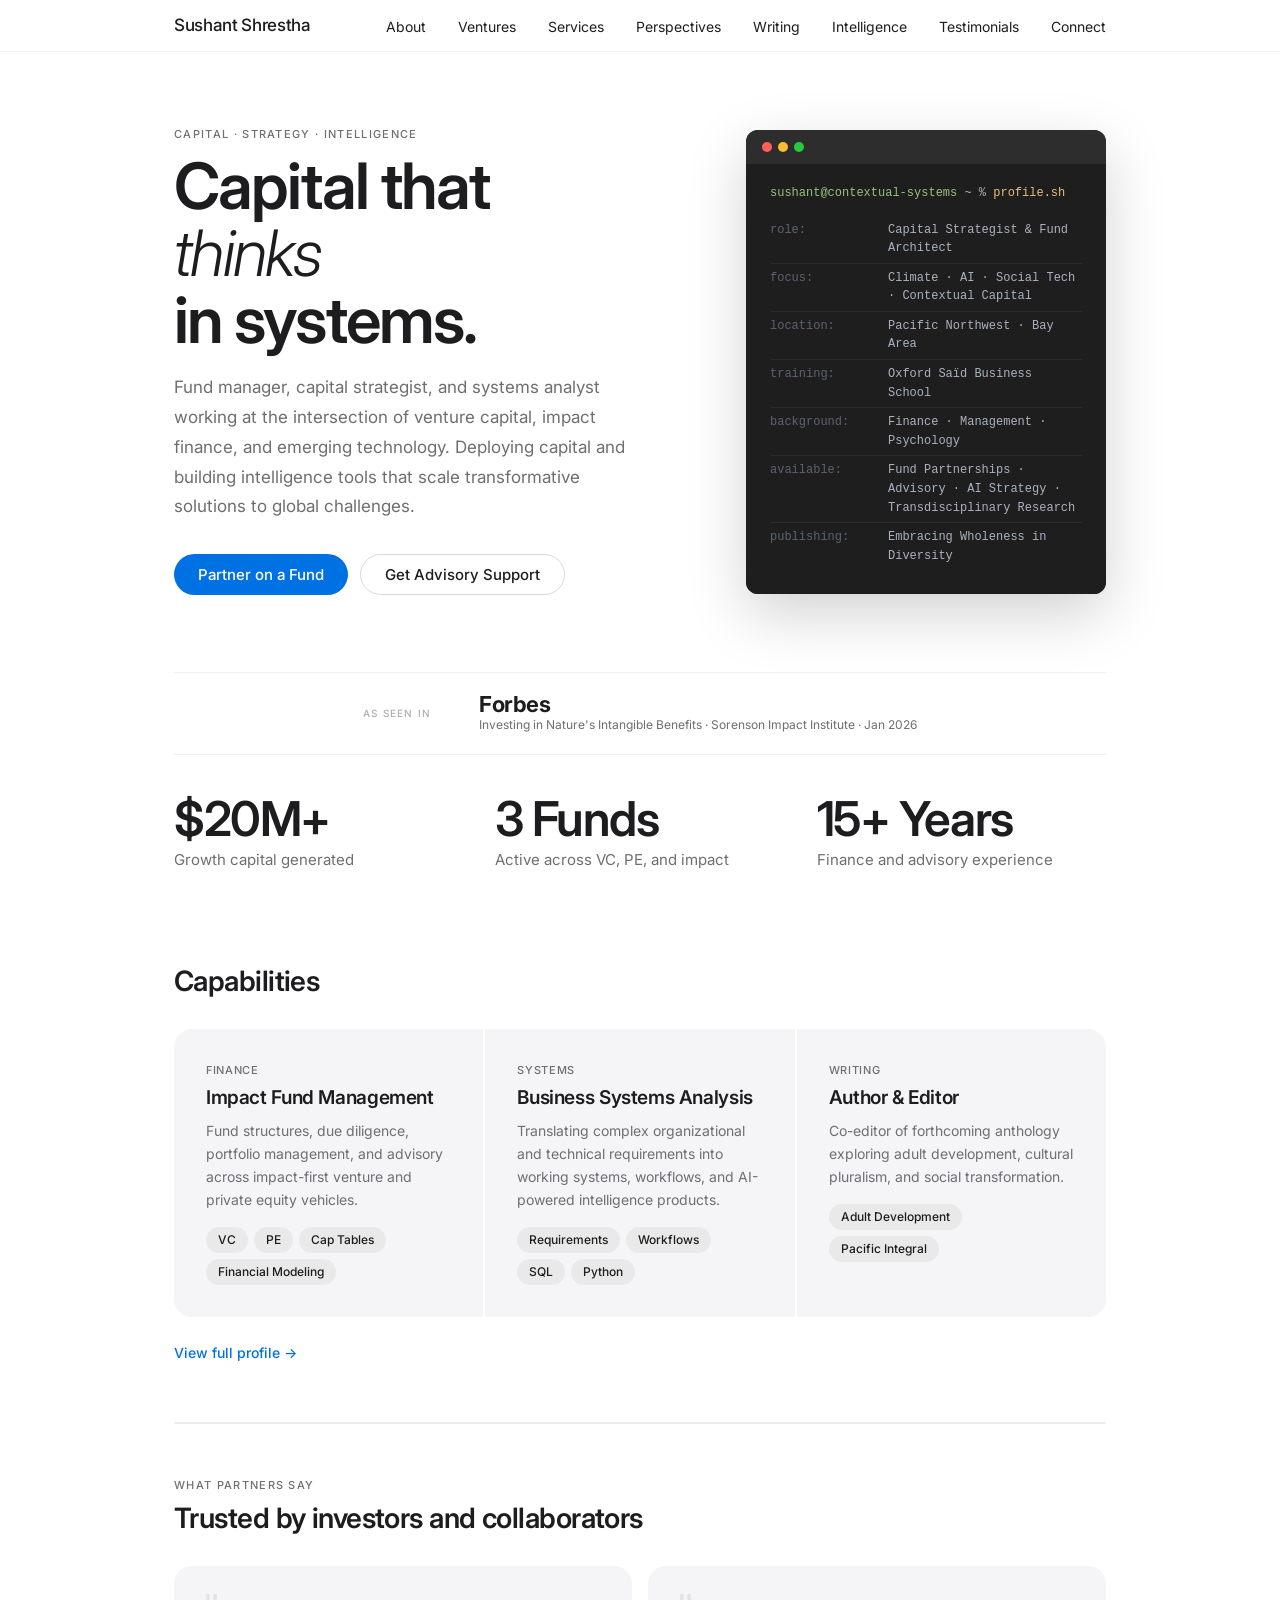
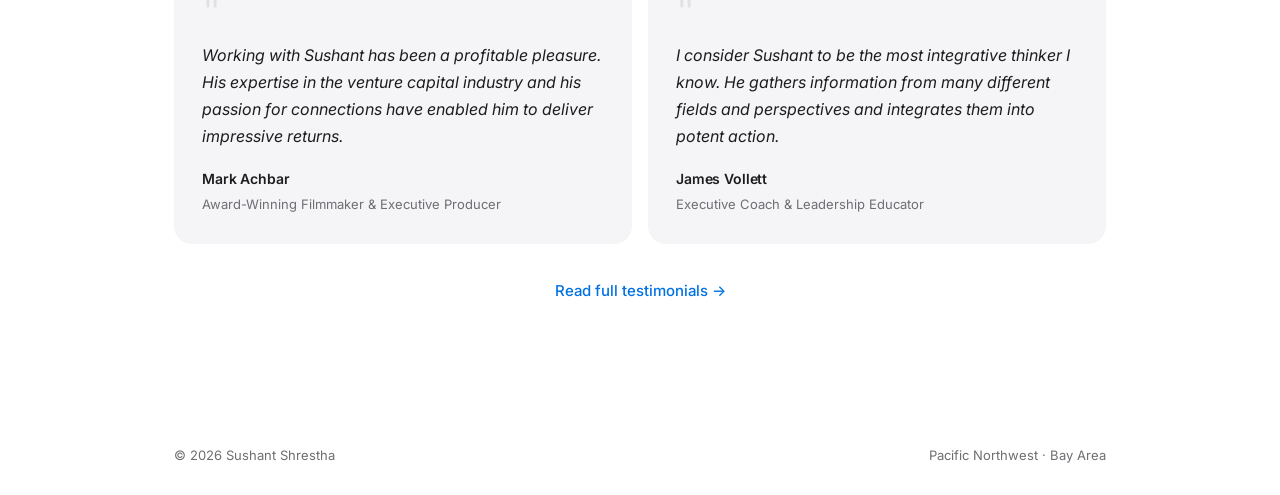
==== commit 8e0ef0fd: "Add Intelligence back to nav" ====
--- a/index.html
+++ b/index.html
@@ -1,4 +1,4 @@
-<!DOCTYPE html>
+﻿<!DOCTYPE html>
 <html lang="en">
 <head>
   <meta charset="UTF-8">
@@ -28,6 +28,7 @@
         <li><a href="pages/services.html">Services</a></li>
         <li><a href="pages/teaching.html">Perspectives</a></li>
         <li><a href="pages/writing.html">Writing</a></li>
+        <li><a href="pages/intelligence.html">Intelligence</a></li>
         <li><a href="pages/testimonials.html">Testimonials</a></li>
         <li><a href="pages/connect.html">Connect</a></li>
       </ul>
--- a/assets/css/main.css
+++ b/assets/css/main.css
@@ -29,7 +29,7 @@
 
   --max-w:      980px;
   --pad-x:      24px;
-  --section-v:  96px;
+  --section-v:  56px;
   --header-h:   52px;
 }
 
@@ -91,7 +91,7 @@
 .container {
   max-width: 980px;
   margin: 0 auto;
-  padding: 0 24px 96px;
+  padding: 0 24px 56px;
   box-sizing: border-box;
   width: 100%;
 }
@@ -260,7 +260,7 @@
 
 /* === FOOTER === */
 .site-footer {
-  padding: 48px 0;
+  padding: 28px 0;
   margin-top: auto;
   border-top: none;
 }
@@ -477,7 +477,7 @@
 .metrics-inner {
   max-width: var(--max-w);
   margin: 0 auto;
-  padding: 64px 0;
+  padding: 40px 0;
   display: grid;
   grid-template-columns: repeat(3, 1fr);
   gap: 2rem;
@@ -636,8 +636,13 @@
 
 /* === PAGE HERO — inner pages === */
 .page-hero {
-  padding: clamp(3rem, 5vw, 5rem) 0 clamp(2rem, 3vw, 3rem);
+  padding: clamp(3rem, 5vw, 5rem) 0 40px;
   border-bottom: none;
+}
+
+/* Tighten the gap between page header and first content section */
+.page-hero + .section {
+  padding-top: 28px;
 }
 
 .page-hero-inner {
@@ -1044,7 +1049,7 @@
 
 /* Mobile */
 @media (max-width: 768px) {
-  :root { --section-v: 64px; }
+  :root { --section-v: 40px; }
 
   /* Mobile nav */
   .nav-toggle { display: flex; }
@@ -1116,7 +1121,7 @@
 .testi-card {
   background: var(--surface);
   border-radius: var(--radius-card);
-  padding: 40px;
+  padding: 24px;
 }
 
 .testi-category {
@@ -1232,7 +1237,7 @@
 
 .testi-more-note {
   text-align: center;
-  margin-top: 48px;
+  margin-top: 28px;
   font-family: var(--font-sans);
   font-size: 14px;
   color: var(--text-3);
@@ -1305,7 +1310,7 @@
 
 /* Responsive testimonials */
 @media (max-width: 768px) {
-  .testi-card  { padding: 28px; }
+  .testi-card  { padding: 20px; }
   .testi-quote { font-size: 16px; }
   .testi-preview-grid { grid-template-columns: 1fr; }
 }
@@ -1318,7 +1323,7 @@
 .featured-book {
   background: var(--surface);
   border-radius: var(--radius-card);
-  padding: 48px;
+  padding: 32px;
   display: grid;
   grid-template-columns: 2fr 1fr;
   gap: 3rem;
@@ -1639,7 +1644,7 @@
   font-weight: 400;
   line-height: 1.85;
   color: var(--text-1);
-  margin-bottom: 1.375rem;
+  margin-bottom: 16px;
 }
 .about-prose p:last-child { margin-bottom: 0; }
 
@@ -1972,7 +1977,7 @@
   align-items: start;
   background: var(--surface);
   border-radius: var(--radius-card);
-  padding: 40px;
+  padding: 24px;
 }
 
 .svc-kicker {
@@ -2089,8 +2094,8 @@
 /* Closing CTA section */
 .svc-cta-section {
   text-align: center;
-  padding-top: 80px;
-  padding-bottom: 80px;
+  padding-top: 48px;
+  padding-bottom: 48px;
 }
 
 .svc-cta-title {
@@ -2139,7 +2144,7 @@
   align-items: start;
   background: var(--surface);
   border-radius: var(--radius-card);
-  padding: 40px;
+  padding: 24px;
 }
 
 .fw-kicker {
@@ -2211,7 +2216,7 @@
 .pov-card {
   background: var(--surface);
   border-radius: var(--radius-card);
-  padding: 48px;
+  padding: 32px;
   max-width: 720px;
   margin: 0 auto;
 }
@@ -2340,7 +2345,7 @@
   grid-template-columns: 1fr 2fr auto;
   gap: 32px;
   align-items: start;
-  padding: 28px 0;
+  padding: 18px 0;
   border-bottom: 1px solid rgba(0, 0, 0, 0.06);
 }
 
@@ -2401,7 +2406,7 @@
 
 /* Investment philosophy — clean centered text, no card */
 .venture-pov {
-  padding: 64px 0;
+  padding: 32px 0;
   max-width: 640px;
   margin: 0 auto;
   text-align: center;
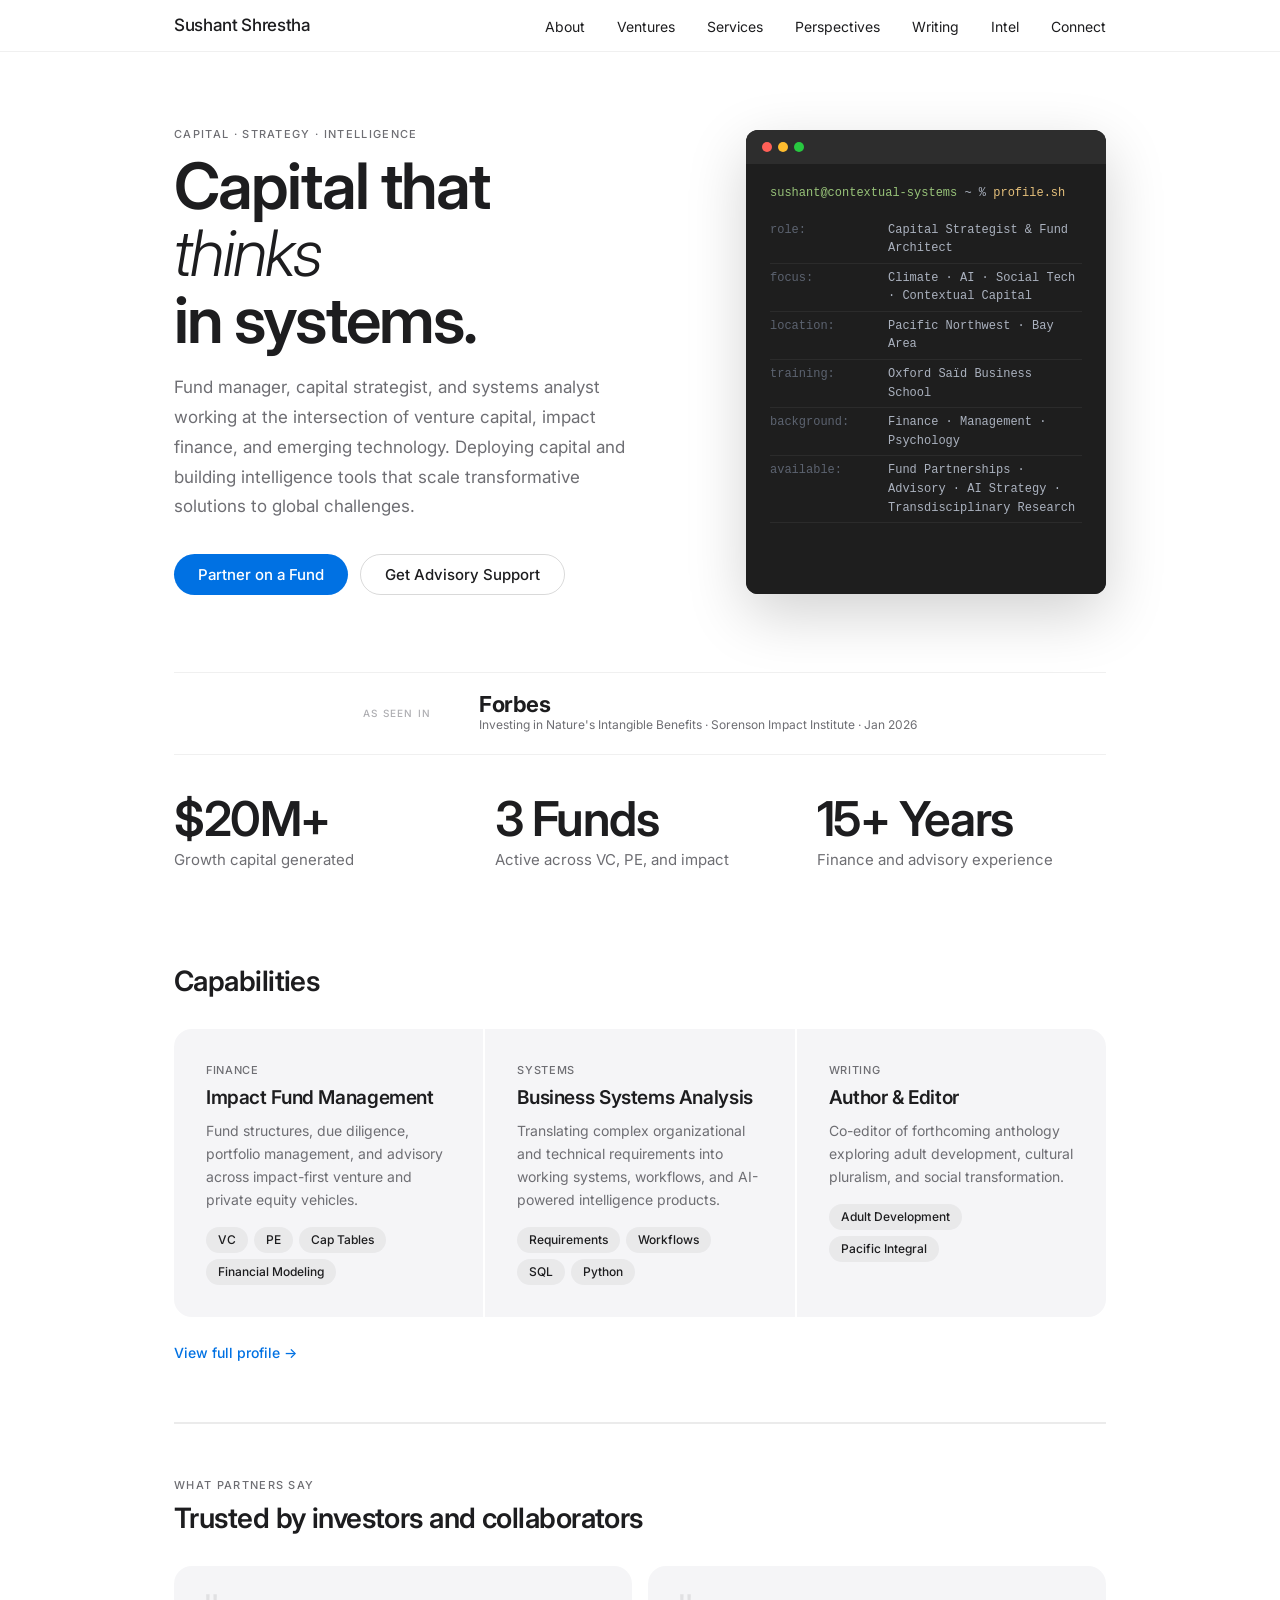
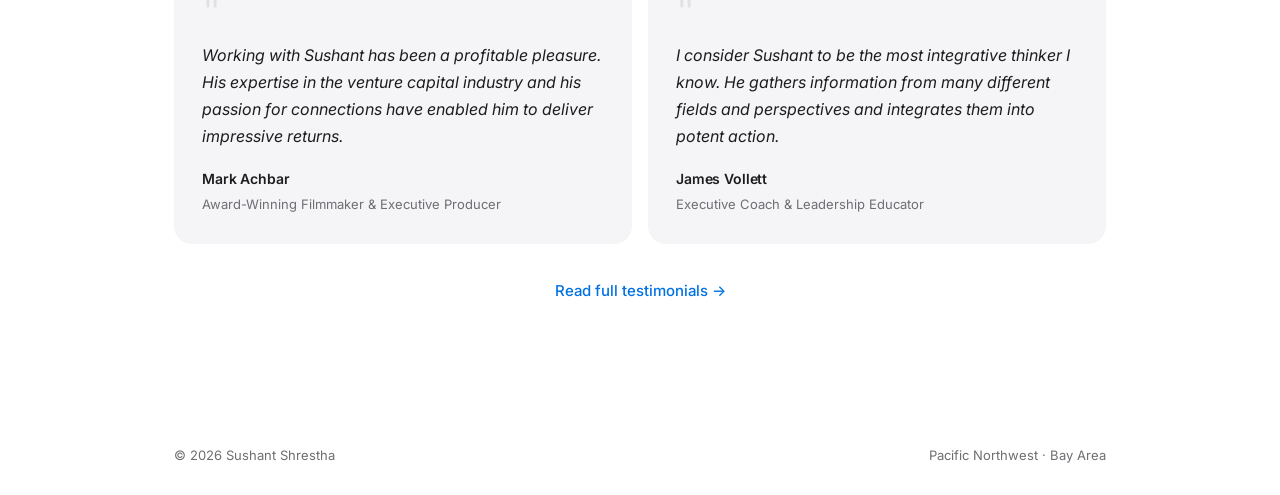
==== commit e4463745: "Tighten nav - Intel and remove Testimonials" ====
--- a/index.html
+++ b/index.html
@@ -28,8 +28,7 @@
         <li><a href="pages/services.html">Services</a></li>
         <li><a href="pages/teaching.html">Perspectives</a></li>
         <li><a href="pages/writing.html">Writing</a></li>
-        <li><a href="pages/intelligence.html">Intelligence</a></li>
-        <li><a href="pages/testimonials.html">Testimonials</a></li>
+        <li><a href="pages/intelligence.html">Intel</a></li>
         <li><a href="pages/connect.html">Connect</a></li>
       </ul>
     </nav>
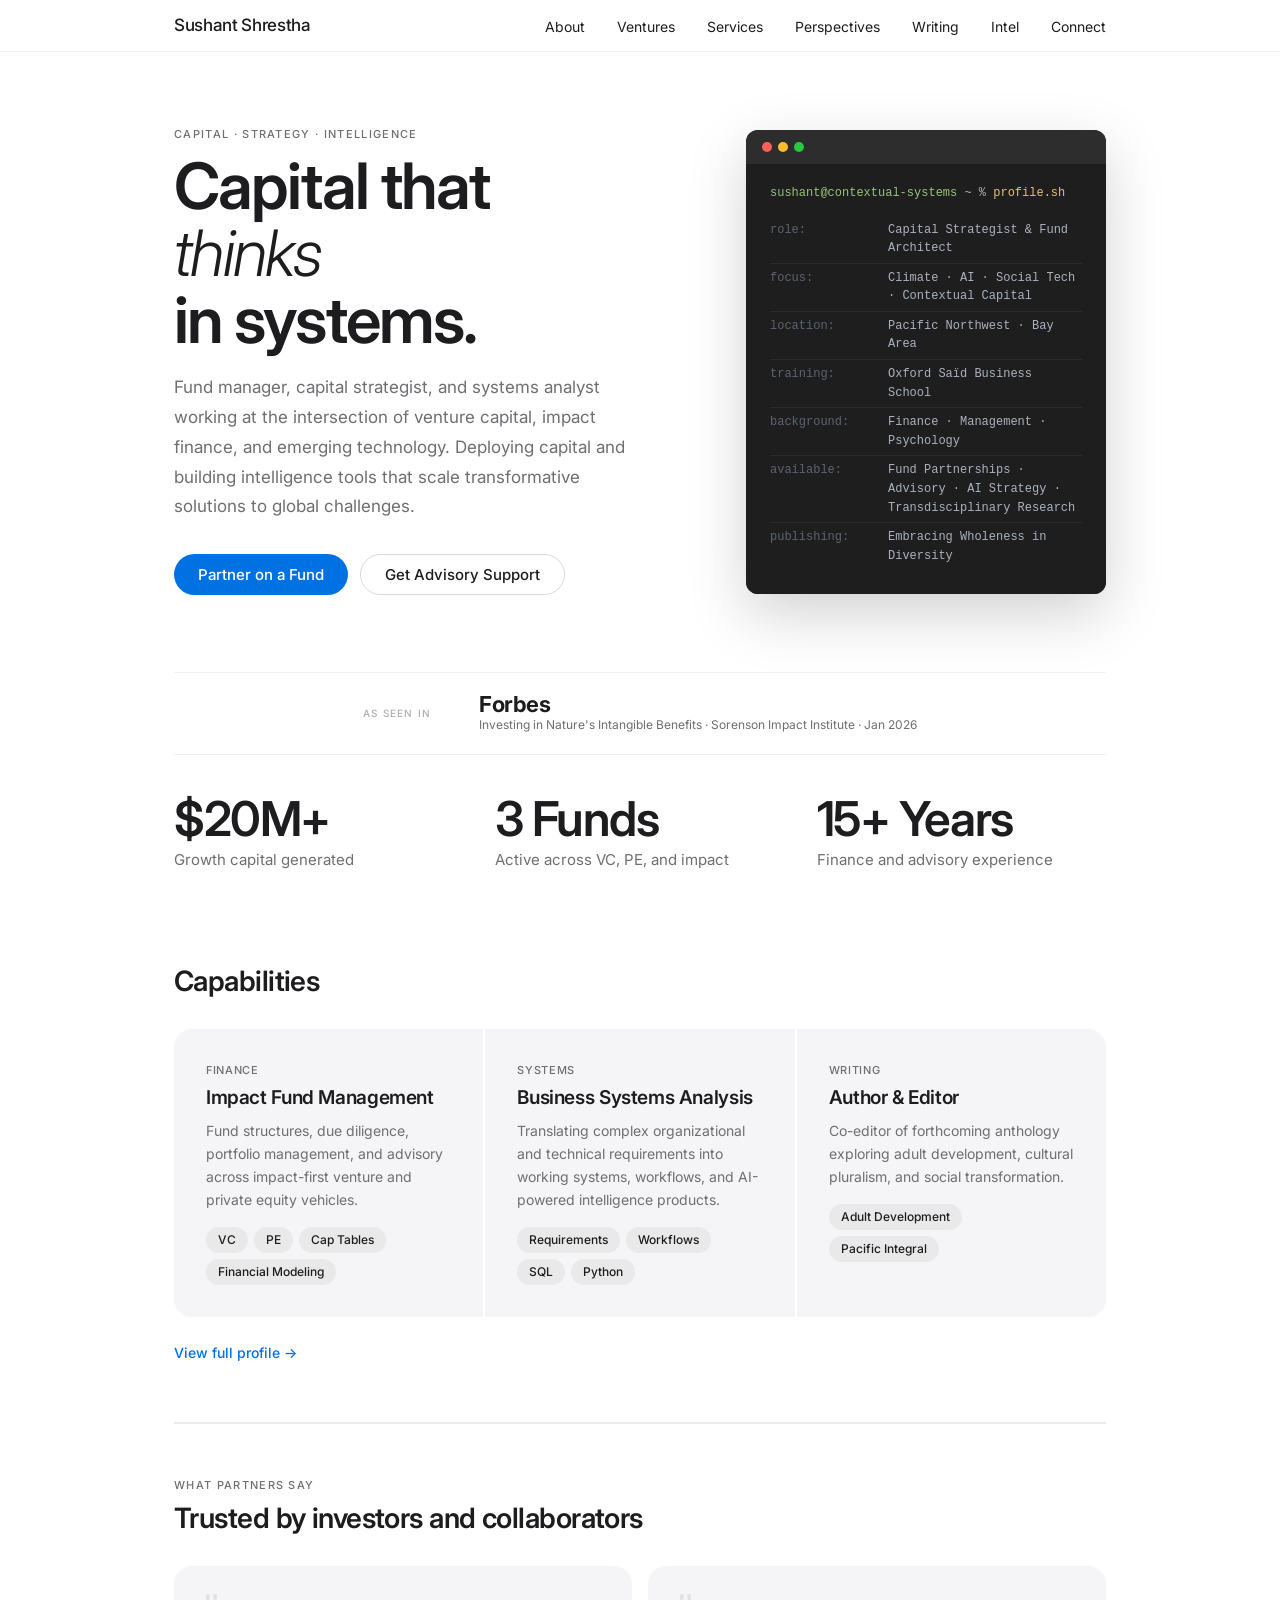
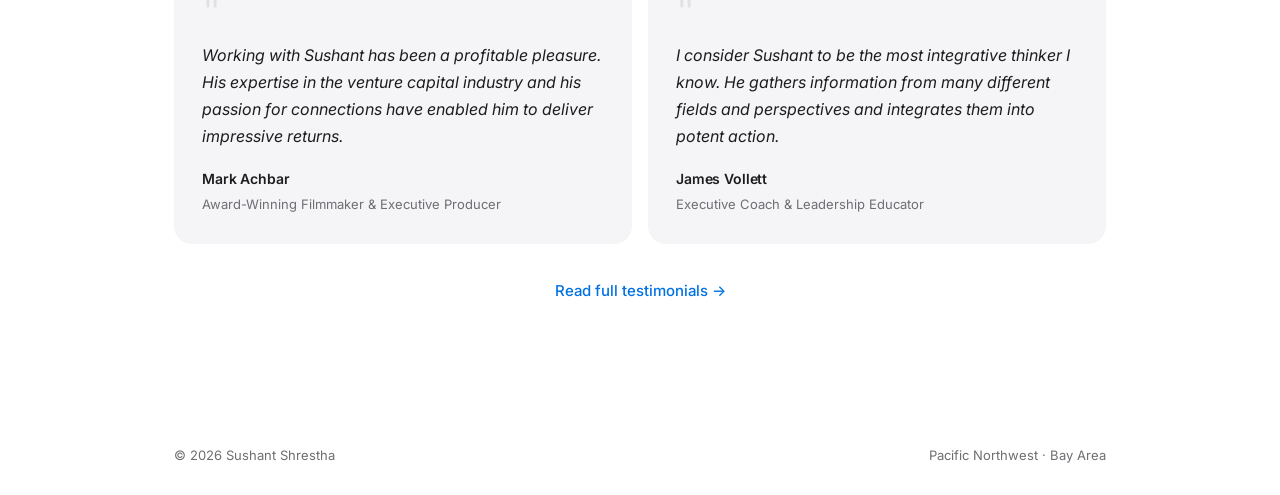
==== commit f2876f97: "Add favicon" ====
--- a/index.html
+++ b/index.html
@@ -9,6 +9,8 @@
   <link rel="preconnect" href="https://fonts.gstatic.com" crossorigin>
   <link href="https://fonts.googleapis.com/css2?family=Inter:wght@300;400;500;600&display=swap" rel="stylesheet">
   <link rel="stylesheet" href="assets/css/main.css">
+  <link rel="icon" type="image/x-icon" href="/favicon.ico">
+  <link rel="apple-touch-icon" sizes="180x180" href="/favicon.ico">
 </head>
 <body>
 
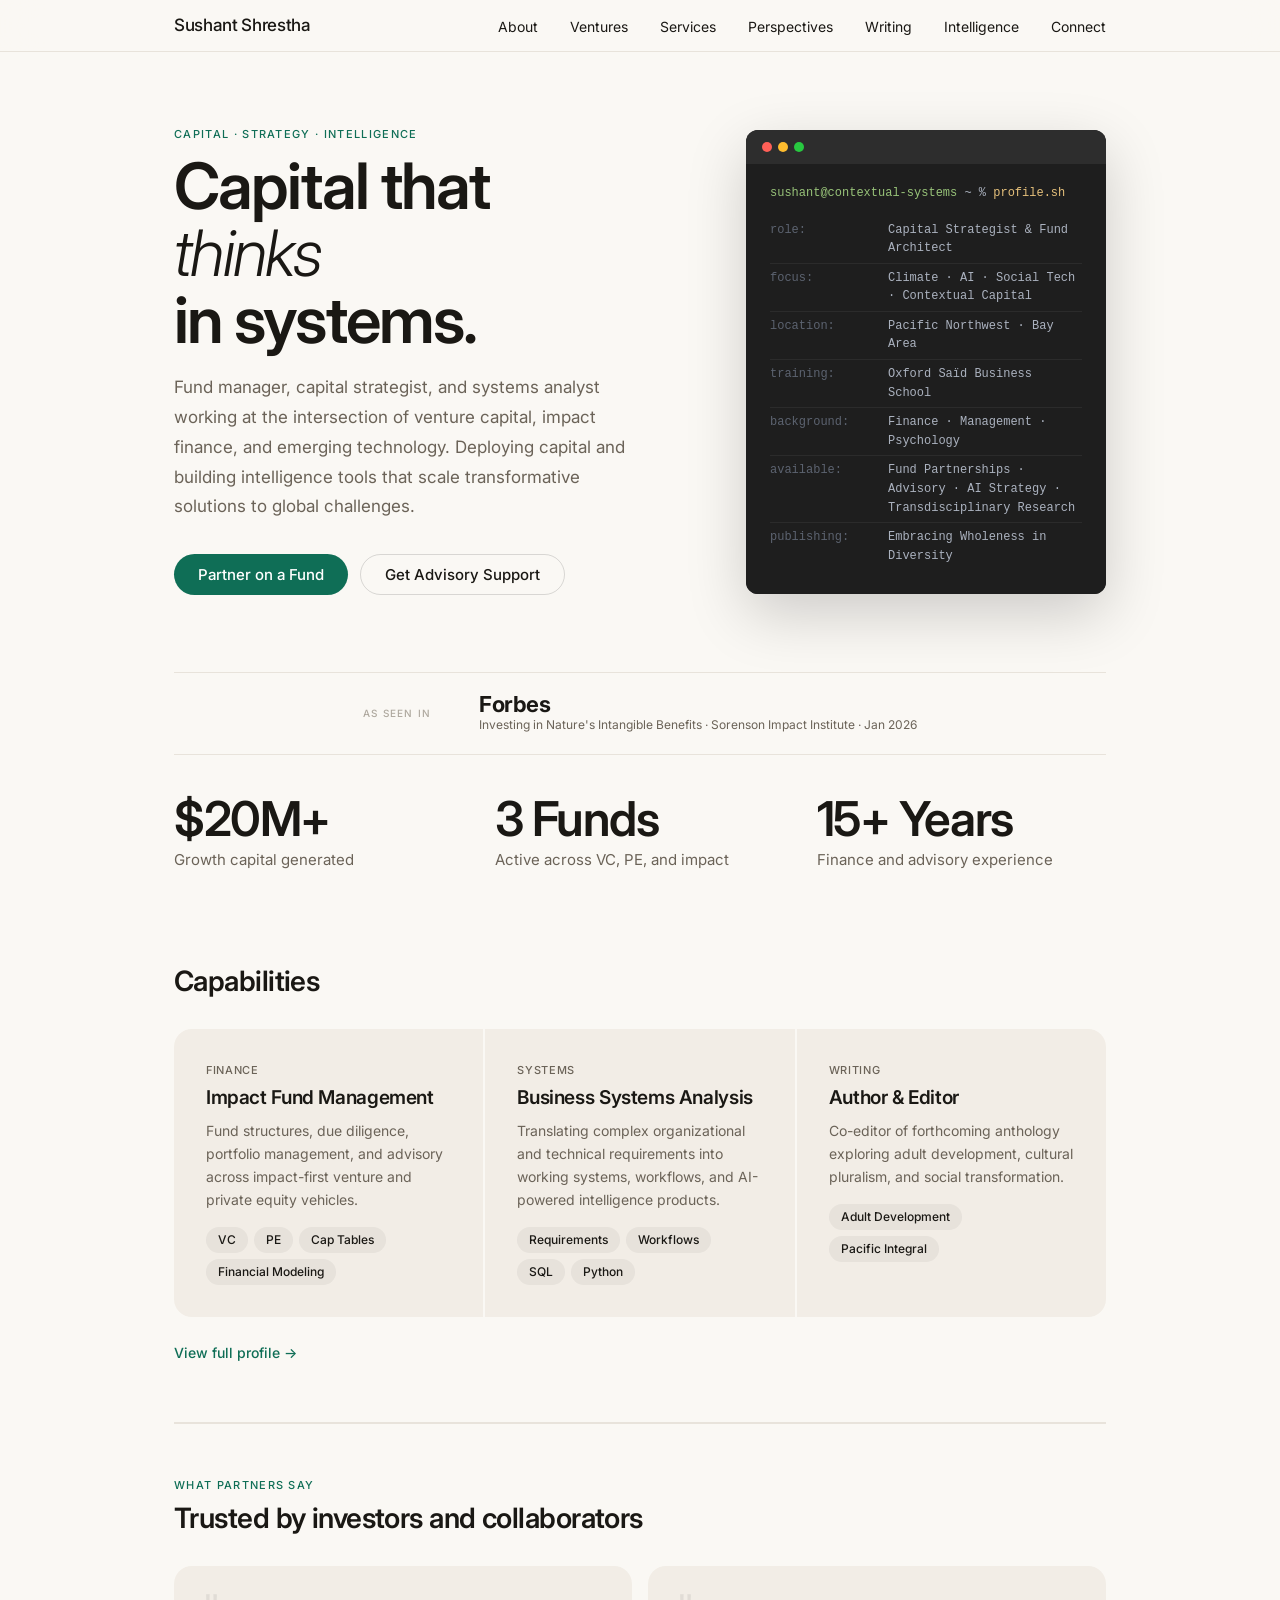
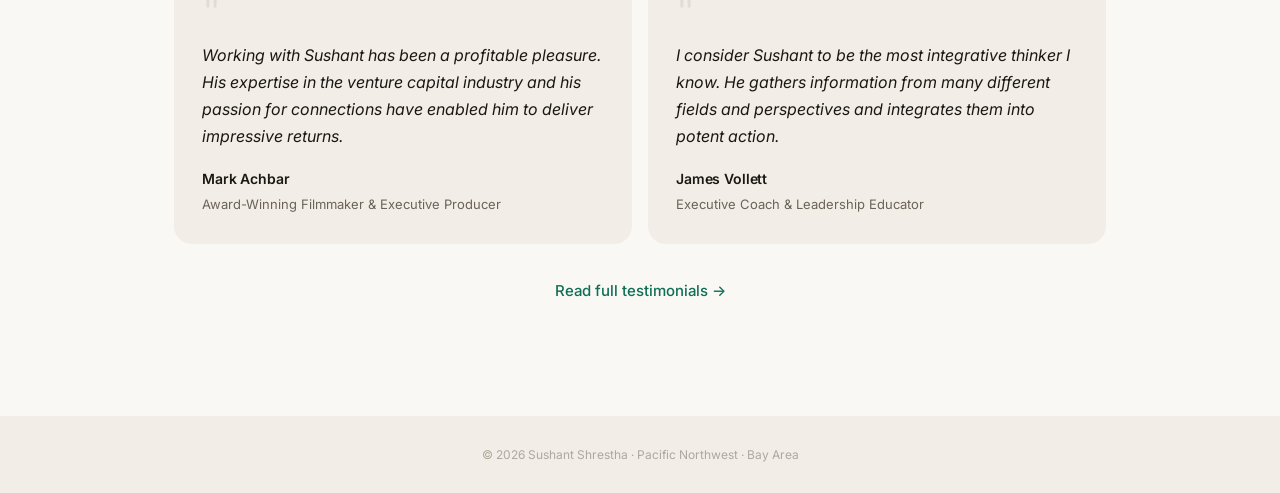
==== commit 62956262: "New geometric shapes on Perspectives page" ====
--- a/index.html
+++ b/index.html
@@ -1,4 +1,4 @@
-﻿<!DOCTYPE html>
+<!DOCTYPE html>
 <html lang="en">
 <head>
   <meta charset="UTF-8">
@@ -30,7 +30,7 @@
         <li><a href="pages/services.html">Services</a></li>
         <li><a href="pages/teaching.html">Perspectives</a></li>
         <li><a href="pages/writing.html">Writing</a></li>
-        <li><a href="pages/intelligence.html">Intel</a></li>
+        <li><a href="pages/intelligence.html">Intelligence</a></li>
         <li><a href="pages/connect.html">Connect</a></li>
       </ul>
     </nav>
@@ -214,8 +214,7 @@
   <!-- ── FOOTER ── -->
   <footer class="site-footer">
     <div class="footer-inner">
-      <span>© 2026 Sushant Shrestha</span>
-      <span>Pacific Northwest · Bay Area</span>
+      © 2026 Sushant Shrestha · Pacific Northwest · Bay Area
     </div>
   </footer>
 
--- a/assets/css/main.css
+++ b/assets/css/main.css
@@ -5,25 +5,25 @@
 
 /* === DESIGN TOKENS === */
 :root {
-  --bg:        #ffffff;
-  --surface:   #f5f5f7;
-  --border-col: rgba(0, 0, 0, 0.08);
-  --text-1:    #1d1d1f;
-  --text-2:    #6e6e73;
-  --text-3:    #aeaeb2;
-  --accent:    #0071e3;
+  --bg:        #faf8f4;
+  --surface:   #f2ede6;
+  --border-col: #e8e3db;
+  --text-1:    #1a1814;
+  --text-2:    #6b6358;
+  --text-3:    #aea89e;
+  --accent:    #0f6e56;
+  --accent-light: #e1f5ee;
+  --accent-on-light: #085041;
   --green:     #34c759;
   --green-text: #1a7a37;
   --green-bg:  #e8f9ee;
   --amber-text: #a05c00;
   --amber-bg:  #fff3e0;
-  --blue-text: #185fa5;
-  --blue-bg:   #e6f1fb;
 
   --font-sans: 'Inter', system-ui, -apple-system, BlinkMacSystemFont, 'Segoe UI', sans-serif;
   --font-mono: 'SF Mono', 'Fira Code', 'Fira Mono', 'Roboto Mono', monospace;
 
-  --border:      1px solid rgba(0, 0, 0, 0.08);
+  --border:      1px solid #e8e3db;
   --radius-pill: 980px;
   --radius-card: 18px;
 
@@ -122,7 +122,7 @@
   font-weight: 500 !important;
   letter-spacing: 0.12em !important;
   text-transform: uppercase !important;
-  color: #6e6e73 !important;
+  color: var(--accent) !important;
   line-height: 1 !important;
   display: block !important;
   margin-bottom: 12px !important;
@@ -153,10 +153,10 @@
   width: 100%;
   z-index: 1000;
   height: var(--header-h);
-  background: rgba(255, 255, 255, 0.92);
+  background: rgba(250, 248, 244, 0.92);
   backdrop-filter: blur(20px);
   -webkit-backdrop-filter: blur(20px);
-  border-bottom: 1px solid rgba(0, 0, 0, 0.06);
+  border-bottom: 1px solid var(--border-col);
 }
 
 .site-nav {
@@ -246,7 +246,7 @@
   font-family: 'Inter', sans-serif !important;
   font-size: 17px !important;
   font-weight: 500 !important;
-  color: #1d1d1f !important;
+  color: var(--text-1) !important;
 }
 
 nav a,
@@ -254,7 +254,7 @@
   font-family: 'Inter', sans-serif !important;
   font-size: 14px !important;
   font-weight: 400 !important;
-  color: #1d1d1f !important;
+  color: var(--text-1) !important;
   text-decoration: none !important;
 }
 
@@ -263,20 +263,17 @@
   padding: 28px 0;
   margin-top: auto;
   border-top: none;
+  background: var(--surface);
 }
 
 .footer-inner {
   max-width: var(--max-w);
   margin: 0 auto;
   padding: 0 var(--pad-x);
-  display: flex;
-  justify-content: space-between;
-  align-items: center;
-  flex-wrap: wrap;
-  gap: 0.5rem;
-  font-family: var(--font-sans);
-  font-size: 13px;
-  color: var(--text-2);
+  text-align: center;
+  font-family: 'Inter', sans-serif;
+  font-size: 12px;
+  color: #aea89e;
 }
 
 /* === BUTTONS === */
@@ -306,9 +303,9 @@
 .btn-secondary {
   background: transparent;
   color: var(--text-1);
-  border: 1px solid rgba(0, 0, 0, 0.15);
-}
-.btn-secondary:hover { border-color: rgba(0, 0, 0, 0.3); opacity: 1; }
+  border: 1px solid rgba(26, 24, 20, 0.15);
+}
+.btn-secondary:hover { border-color: rgba(26, 24, 20, 0.28); opacity: 1; }
 
 /* === TAGS === */
 .tags {
@@ -323,7 +320,7 @@
   font-size: 12px;
   font-weight: 500;
   color: var(--text-1);
-  background: rgba(0, 0, 0, 0.05);
+  background: rgba(26, 24, 20, 0.05);
   border: none;
   border-radius: var(--radius-pill);
   padding: 4px 12px;
@@ -366,8 +363,8 @@
 }
 
 .badge-delivering {
-  color: var(--blue-text);
-  background: var(--blue-bg);
+  color: #185fa5;
+  background: #e6f1fb;
   border: none;
 }
 
@@ -586,7 +583,7 @@
 
 .book-body {
   font-size: 14px;
-  color: #6e6e73;
+  color: var(--text-2);
   line-height: 1.7;
   font-weight: 400;
   margin-bottom: 1rem;
@@ -712,7 +709,7 @@
   grid-template-columns: 80px 1fr;
   gap: 0.5rem;
   padding: 0.5rem 0;
-  border-bottom: 1px solid rgba(0, 0, 0, 0.05);
+  border-bottom: 1px solid var(--border-col);
 }
 .meta-row:last-child { border-bottom: none; }
 
@@ -740,7 +737,7 @@
 
 .data-table td {
   padding: 1.125rem 1.5rem 1.125rem 0;
-  border-bottom: 1px solid rgba(0, 0, 0, 0.06);
+  border-bottom: 1px solid var(--border-col);
   vertical-align: top;
   font-family: var(--font-sans);
   font-weight: 400;
@@ -787,7 +784,7 @@
   color: var(--text-2);
   margin-bottom: 0.75rem;
   padding-bottom: 0.5rem;
-  border-bottom: 1px solid rgba(0, 0, 0, 0.06);
+  border-bottom: 1px solid var(--border-col);
 }
 
 .tech-primary {
@@ -895,11 +892,11 @@
   align-items: center;
   justify-content: space-between;
   padding: 1.125rem 0;
-  border-bottom: 1px solid rgba(0, 0, 0, 0.06);
+  border-bottom: 1px solid var(--border-col);
   text-decoration: none;
   color: inherit;
 }
-.ext-link-item:first-child { border-top: 1px solid rgba(0, 0, 0, 0.06); }
+.ext-link-item:first-child { border-top: 1px solid var(--border-col); }
 .ext-link-item:hover { opacity: 1; }
 
 .ext-link-left { display: flex; flex-direction: column; gap: 3px; }
@@ -1063,7 +1060,7 @@
     align-items: flex-start;
     gap: 1.5rem;
     padding: 2rem var(--pad-x);
-    background: rgba(255, 255, 255, 0.96);
+    background: rgba(250, 248, 244, 0.96);
     backdrop-filter: blur(20px);
     -webkit-backdrop-filter: blur(20px);
     border-top: var(--border);
@@ -1095,7 +1092,6 @@
   /* Metrics — 2-col */
   .metrics-inner { grid-template-columns: repeat(2, 1fr); gap: 2rem; }
 
-  .footer-inner { flex-direction: column; align-items: flex-start; gap: 0.25rem; }
 }
 
 /* Small mobile */
@@ -1129,7 +1125,7 @@
   font-size: 11px;
   font-weight: 500;
   color: var(--text-2);
-  background: rgba(0, 0, 0, 0.05);
+  background: rgba(26, 24, 20, 0.05);
   border-radius: var(--radius-pill);
   padding: 3px 12px;
   display: inline-block;
@@ -1142,7 +1138,7 @@
   font-family: var(--font-sans);
   font-size: 80px;
   font-weight: 300;
-  color: rgba(0, 0, 0, 0.08);
+  color: rgba(26, 24, 20, 0.08);
   line-height: 0.75;
   margin-bottom: 0.5rem;
   user-select: none;
@@ -1160,7 +1156,7 @@
 
 .testi-divider {
   border: none;
-  border-top: 1px solid rgba(0, 0, 0, 0.08);
+  border-top: 1px solid var(--border-col);
   margin: 28px 0;
 }
 
@@ -1183,7 +1179,7 @@
   width: 48px;
   height: 48px;
   border-radius: 50%;
-  background: #e8e8ed;
+  background: #e5e0d8;
   font-family: var(--font-sans);
   font-size: 15px;
   font-weight: 600;
@@ -1262,7 +1258,7 @@
   font-family: var(--font-sans);
   font-size: 56px;
   font-weight: 300;
-  color: rgba(0, 0, 0, 0.08);
+  color: rgba(26, 24, 20, 0.08);
   line-height: 0.75;
   margin-bottom: 0.375rem;
   user-select: none;
@@ -1342,7 +1338,7 @@
   font-size: 11px;
   font-weight: 500;
   color: var(--text-2);
-  background: rgba(0, 0, 0, 0.05);
+  background: rgba(26, 24, 20, 0.05);
   border-radius: var(--radius-pill);
   padding: 3px 12px;
   display: inline-block;
@@ -1409,7 +1405,7 @@
   grid-template-columns: 80px 1fr;
   gap: 0.5rem;
   padding: 0.5rem 0;
-  border-bottom: 1px solid rgba(0, 0, 0, 0.05);
+  border-bottom: 1px solid var(--border-col);
   font-family: var(--font-mono);
   font-size: 11px;
   line-height: 1.55;
@@ -1456,7 +1452,7 @@
   content: '';
   flex: 1;
   height: 1px;
-  background: rgba(0, 0, 0, 0.08);
+  background: var(--border-col);
 }
 
 .writing-section-label span {
@@ -1465,7 +1461,7 @@
   font-weight: 500;
   letter-spacing: 0.06em;
   text-transform: uppercase;
-  color: var(--text-3);
+  color: var(--accent);
   white-space: nowrap;
 }
 
@@ -1503,7 +1499,7 @@
 
 /* Placeholder card */
 .book-placeholder {
-  border: 1.5px dashed rgba(0, 0, 0, 0.12);
+  border: 1.5px dashed rgba(26, 24, 20, 0.12);
   border-radius: var(--radius-card);
   padding: 32px;
   background: transparent;
@@ -1541,8 +1537,8 @@
    ============================================================ */
 
 .as-seen-in {
-  border-top: 1px solid rgba(0, 0, 0, 0.06);
-  border-bottom: 1px solid rgba(0, 0, 0, 0.06);
+  border-top: 1px solid var(--border-col);
+  border-bottom: 1px solid var(--border-col);
   padding: 20px 0;
   display: flex;
   align-items: center;
@@ -1631,7 +1627,7 @@
   font-size: 11px;
   line-height: 1.65;
   padding: 5px 0;
-  border-bottom: 1px solid rgba(0, 0, 0, 0.06);
+  border-bottom: 1px solid var(--border-col);
 }
 .about-meta-row:last-child { border-bottom: none; }
 
@@ -1784,14 +1780,14 @@
   font-weight: 500;
   color: var(--text-2);
   background: transparent;
-  border: 1px solid rgba(0, 0, 0, 0.12);
+  border: 1px solid rgba(26, 24, 20, 0.12);
   border-radius: 980px;
   padding: 6px 14px;
   cursor: pointer;
   transition: background 0.15s ease, color 0.15s ease;
 }
 .copy-btn:hover {
-  background: rgba(0, 0, 0, 0.04);
+  background: rgba(26, 24, 20, 0.04);
   color: var(--text-1);
 }
 
@@ -1850,7 +1846,7 @@
   font-size: 36px;
   font-weight: 700;
   letter-spacing: -0.02em;
-  color: rgba(0, 0, 0, 0.08);
+  color: rgba(26, 24, 20, 0.08);
   white-space: nowrap;
   user-select: none;
 }
@@ -1871,26 +1867,36 @@
    CONNECT PAGE
    ============================================================ */
 
-.connect-grid {
+.connect-panel {
   display: grid;
-  grid-template-columns: 1fr 1fr;
-  gap: 24px;
+  grid-template-columns: 2fr 1fr;
+  gap: 48px;
   align-items: start;
-}
-
-.connect-card {
-  background: #f5f5f7;
+  background: #f2ede6;
   border-radius: 18px;
   padding: 32px;
 }
 
+.connect-panel-main,
+.connect-panel-aside {
+  min-width: 0;
+}
+
+/* Inner meta card — same role as .svc-meta on Services */
+.connect-aside-meta {
+  background: #ffffff;
+  border-radius: 12px;
+  padding: 20px;
+  border: 1px solid #e8e3db;
+}
+
 .connect-col-label {
   font-family: 'Inter', sans-serif;
   font-size: 11px;
   font-weight: 500;
   text-transform: uppercase;
   letter-spacing: 0.12em;
-  color: #6e6e73;
+  color: var(--accent);
   margin-bottom: 16px;
   display: block;
 }
@@ -1899,7 +1905,7 @@
   font-family: 'Inter', sans-serif;
   font-size: 16px;
   font-weight: 500;
-  color: #1d1d1f;
+  color: var(--text-1);
   text-decoration: none;
   display: inline-block;
   transition: color 0.15s ease;
@@ -1908,13 +1914,13 @@
 
 .connect-primary-note {
   font-size: 13px;
-  color: #6e6e73;
+  color: var(--text-2);
   margin-top: 6px;
 }
 
 .connect-divider {
   border: none;
-  border-top: 1px solid rgba(0, 0, 0, 0.06);
+  border-top: 1px solid var(--border-col);
   margin: 32px 0;
 }
 
@@ -1928,13 +1934,13 @@
   font-family: 'Inter', sans-serif;
   font-size: 15px;
   font-weight: 400;
-  color: #1d1d1f;
+  color: var(--text-1);
   line-height: 2.2;
 }
 
 .connect-avail-list li::before {
   content: "·";
-  color: #aeaeb2;
+  color: var(--text-3);
   font-size: 14px;
   margin-right: 10px;
 }
@@ -1942,7 +1948,7 @@
 .connect-other {
   font-family: 'Inter', sans-serif;
   font-size: 14px;
-  color: #6e6e73;
+  color: var(--text-2);
   line-height: 1.8;
 }
 
@@ -1954,9 +1960,8 @@
 .connect-other a:hover { opacity: 0.7; }
 
 @media (max-width: 768px) {
-  .connect-grid {
+  .connect-panel {
     grid-template-columns: 1fr;
-    gap: 16px;
   }
 }
 
@@ -2011,8 +2016,8 @@
 
 /* Sidebar meta card */
 .svc-meta {
-  background: #ffffff;
-  border: 1px solid rgba(0, 0, 0, 0.08);
+  background: var(--bg);
+  border: var(--border);
   border-radius: 12px;
   padding: 20px;
 }
@@ -2047,7 +2052,7 @@
 
 .svc-meta-divider {
   border: none;
-  border-top: 1px solid rgba(0, 0, 0, 0.06);
+  border-top: 1px solid var(--border-col);
   margin: 16px 0;
 }
 
@@ -2178,8 +2183,8 @@
 
 /* Sidebar "Applied In" card */
 .fw-applied {
-  background: #ffffff;
-  border: 1px solid rgba(0, 0, 0, 0.08);
+  background: var(--bg);
+  border: var(--border);
   border-radius: 12px;
   padding: 20px;
 }
@@ -2226,7 +2231,7 @@
   font-family: var(--font-sans);
   font-size: 120px;
   font-weight: 300;
-  color: rgba(0, 0, 0, 0.06);
+  color: rgba(26, 24, 20, 0.06);
   line-height: 1;
   margin-bottom: -20px;
   user-select: none;
@@ -2265,8 +2270,8 @@
 }
 
 .root-card {
-  background: #ffffff;
-  border: 1px solid rgba(0, 0, 0, 0.08);
+  background: var(--bg);
+  border: var(--border);
   border-radius: 12px;
   padding: 20px;
 }
@@ -2329,10 +2334,10 @@
   font-weight: 500;
   text-transform: uppercase;
   letter-spacing: 0.12em;
-  color: var(--text-2);
+  color: var(--accent);
   margin-bottom: 0;
   padding-bottom: 16px;
-  border-bottom: 1px solid rgba(0, 0, 0, 0.08);
+  border-bottom: 1px solid var(--border-col);
 }
 
 /* Table-style venture rows */
@@ -2346,7 +2351,7 @@
   gap: 32px;
   align-items: start;
   padding: 18px 0;
-  border-bottom: 1px solid rgba(0, 0, 0, 0.06);
+  border-bottom: 1px solid var(--border-col);
 }
 
 .venture-name {
@@ -2417,7 +2422,7 @@
   font-family: var(--font-sans);
   font-size: 80px;
   font-weight: 300;
-  color: rgba(0, 0, 0, 0.06);
+  color: rgba(26, 24, 20, 0.06);
   line-height: 1;
   margin-bottom: -16px;
   user-select: none;
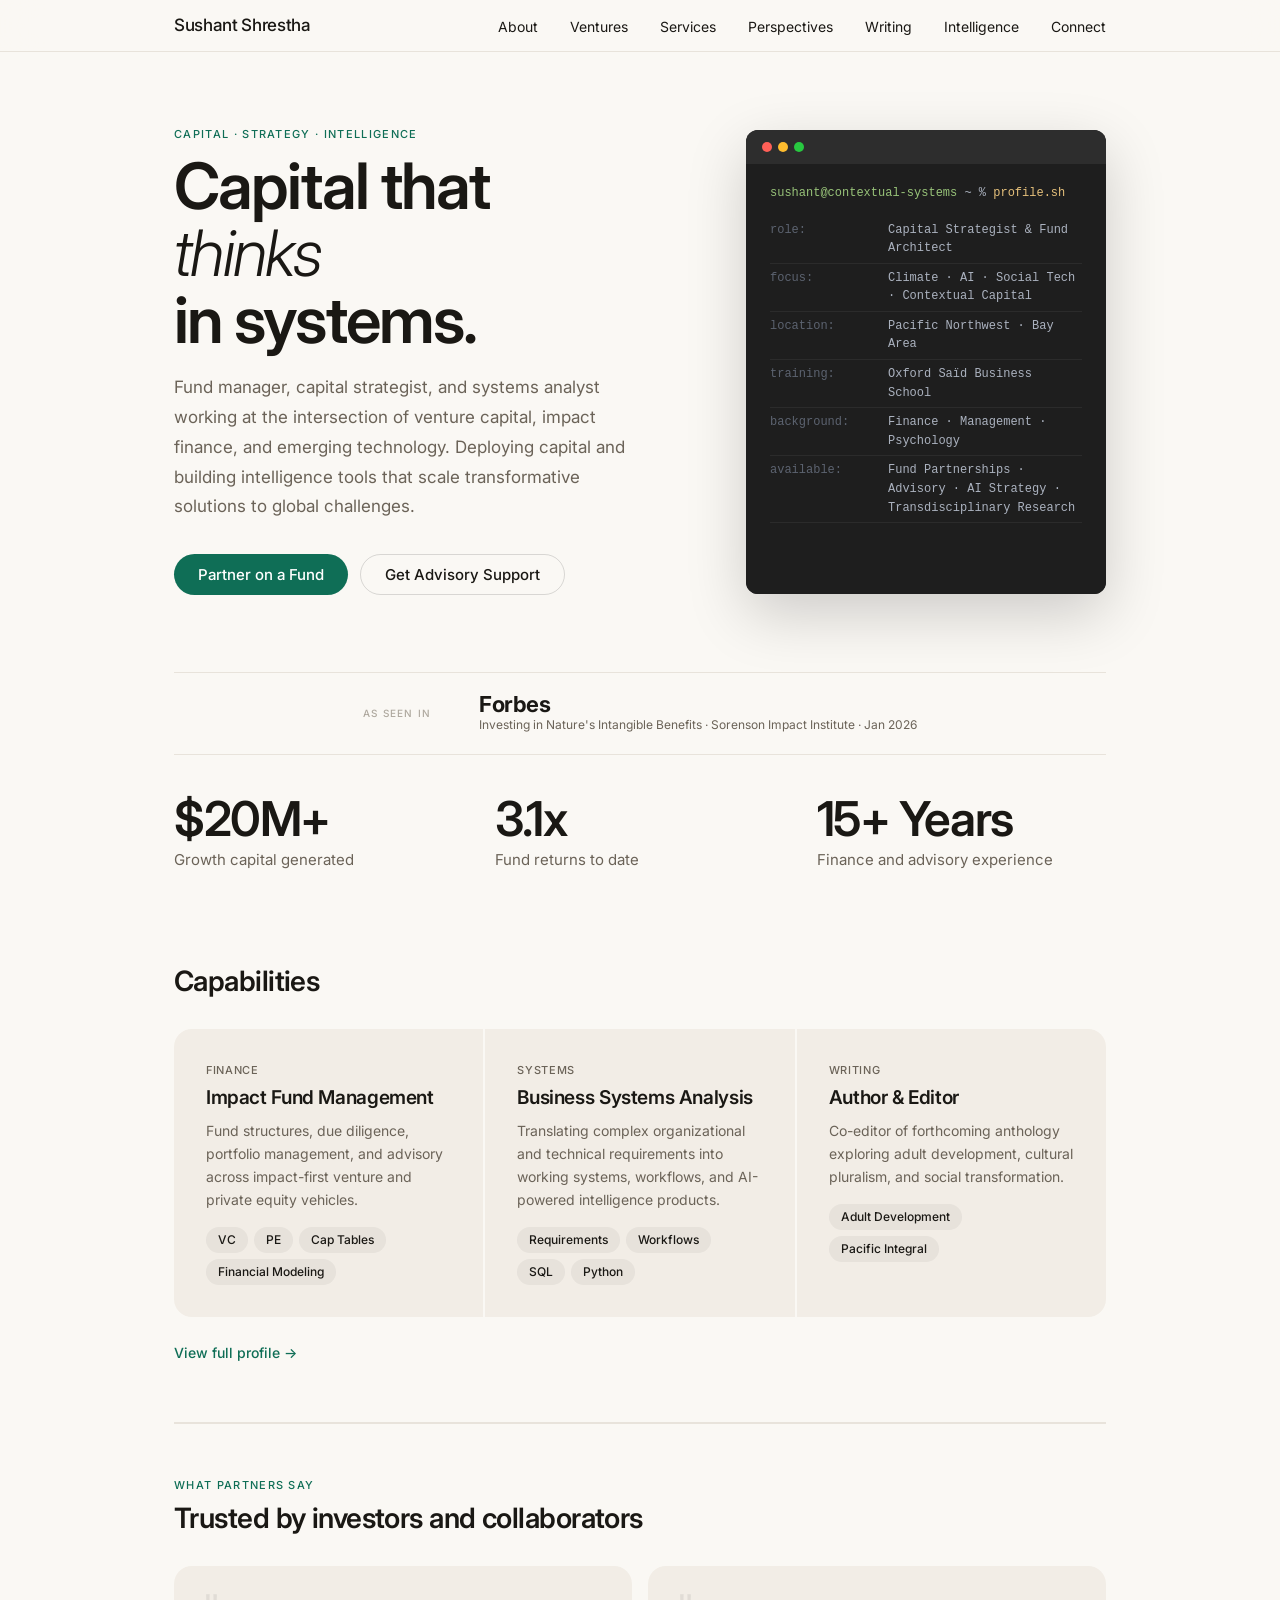
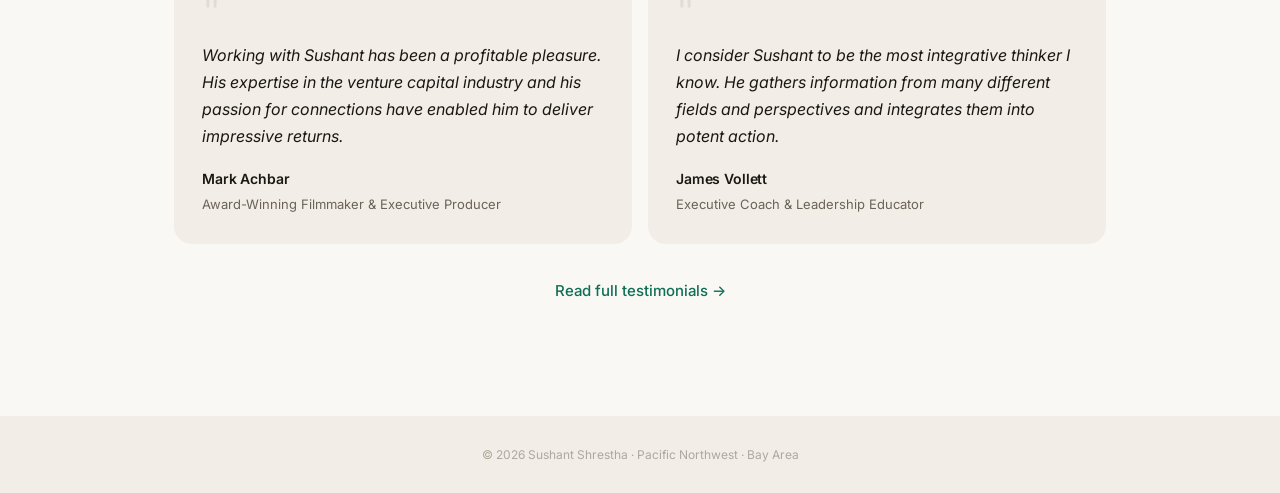
==== commit 83ddbf34: "Update Ventures - CCL role and OFF description" ====
--- a/index.html
+++ b/index.html
@@ -123,8 +123,8 @@
           <p class="metric-label">Growth capital generated</p>
         </div>
         <div class="metric">
-          <p class="metric-value">3 Funds</p>
-          <p class="metric-label">Active across VC, PE, and impact</p>
+          <p class="metric-value">3.1x</p>
+          <p class="metric-label">Fund returns to date</p>
         </div>
         <div class="metric">
           <p class="metric-value">15+ Years</p>
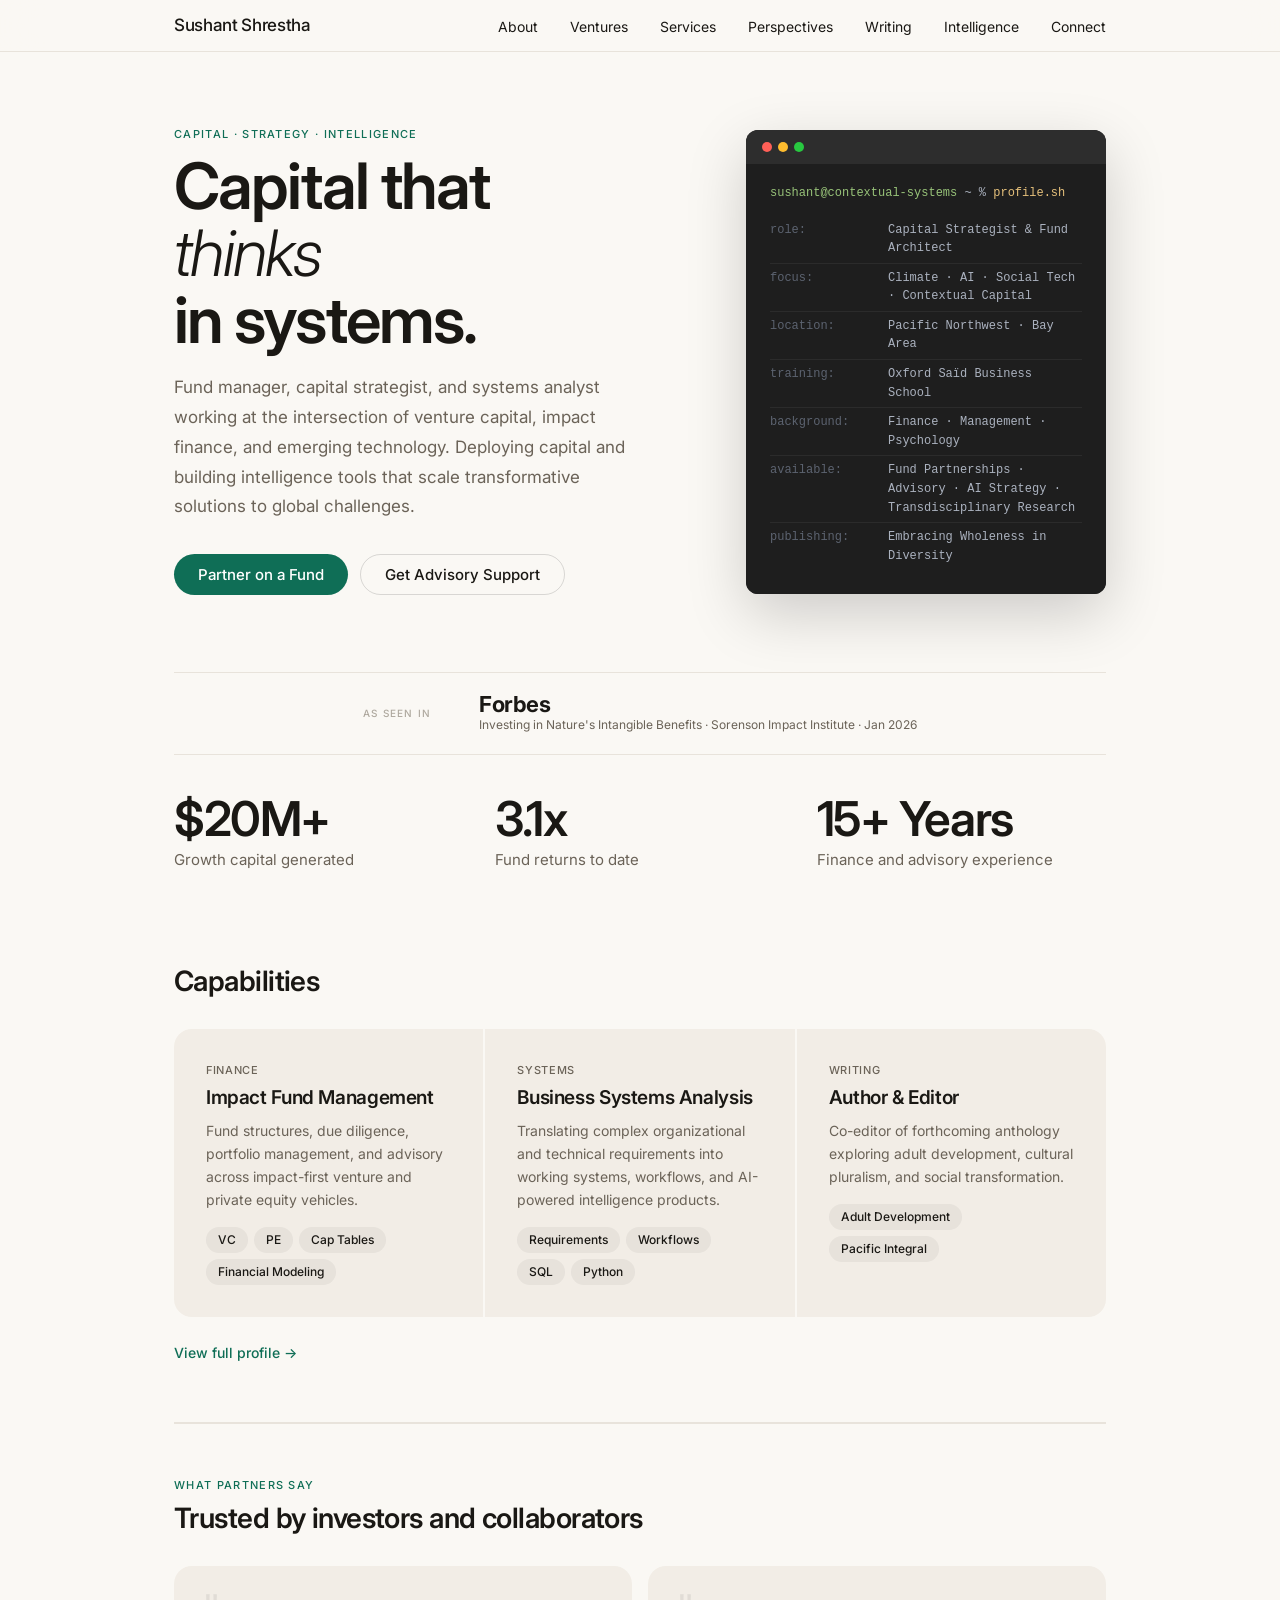
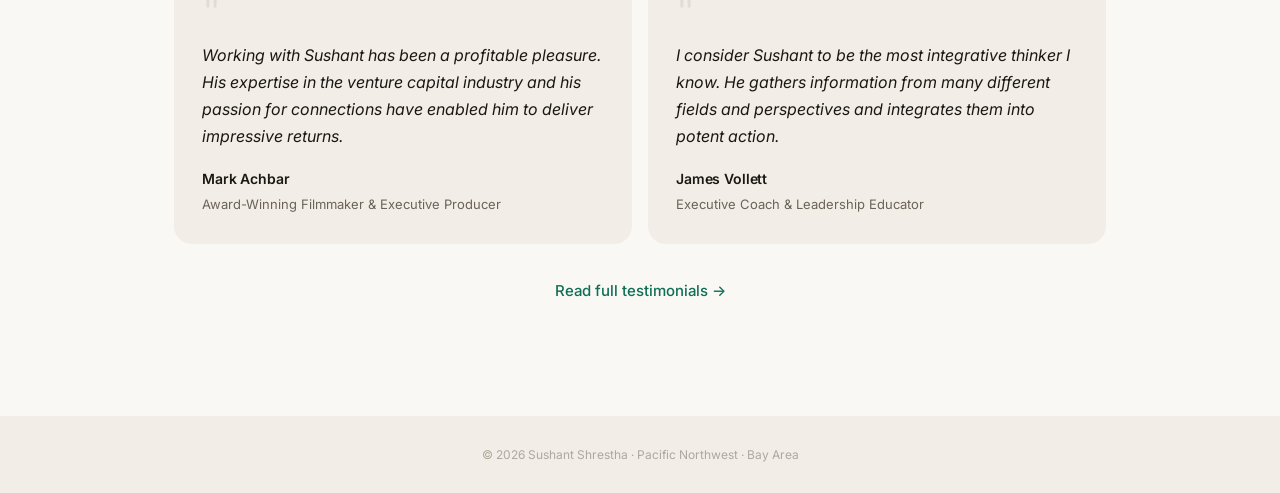
==== commit d04056ed: "feat: add favicon" ====
--- a/index.html
+++ b/index.html
@@ -9,8 +9,10 @@
   <link rel="preconnect" href="https://fonts.gstatic.com" crossorigin>
   <link href="https://fonts.googleapis.com/css2?family=Inter:wght@300;400;500;600&display=swap" rel="stylesheet">
   <link rel="stylesheet" href="assets/css/main.css">
-  <link rel="icon" type="image/x-icon" href="/favicon.ico">
-  <link rel="apple-touch-icon" sizes="180x180" href="/favicon.ico">
+  <link rel="icon" type="image/x-icon" href="favicon.ico">
+  <link rel="icon" type="image/png" sizes="32x32" href="favicon-32x32.png">
+  <link rel="icon" type="image/png" sizes="16x16" href="favicon-16x16.png">
+  <link rel="apple-touch-icon" sizes="180x180" href="apple-touch-icon.png">
 </head>
 <body>
 
